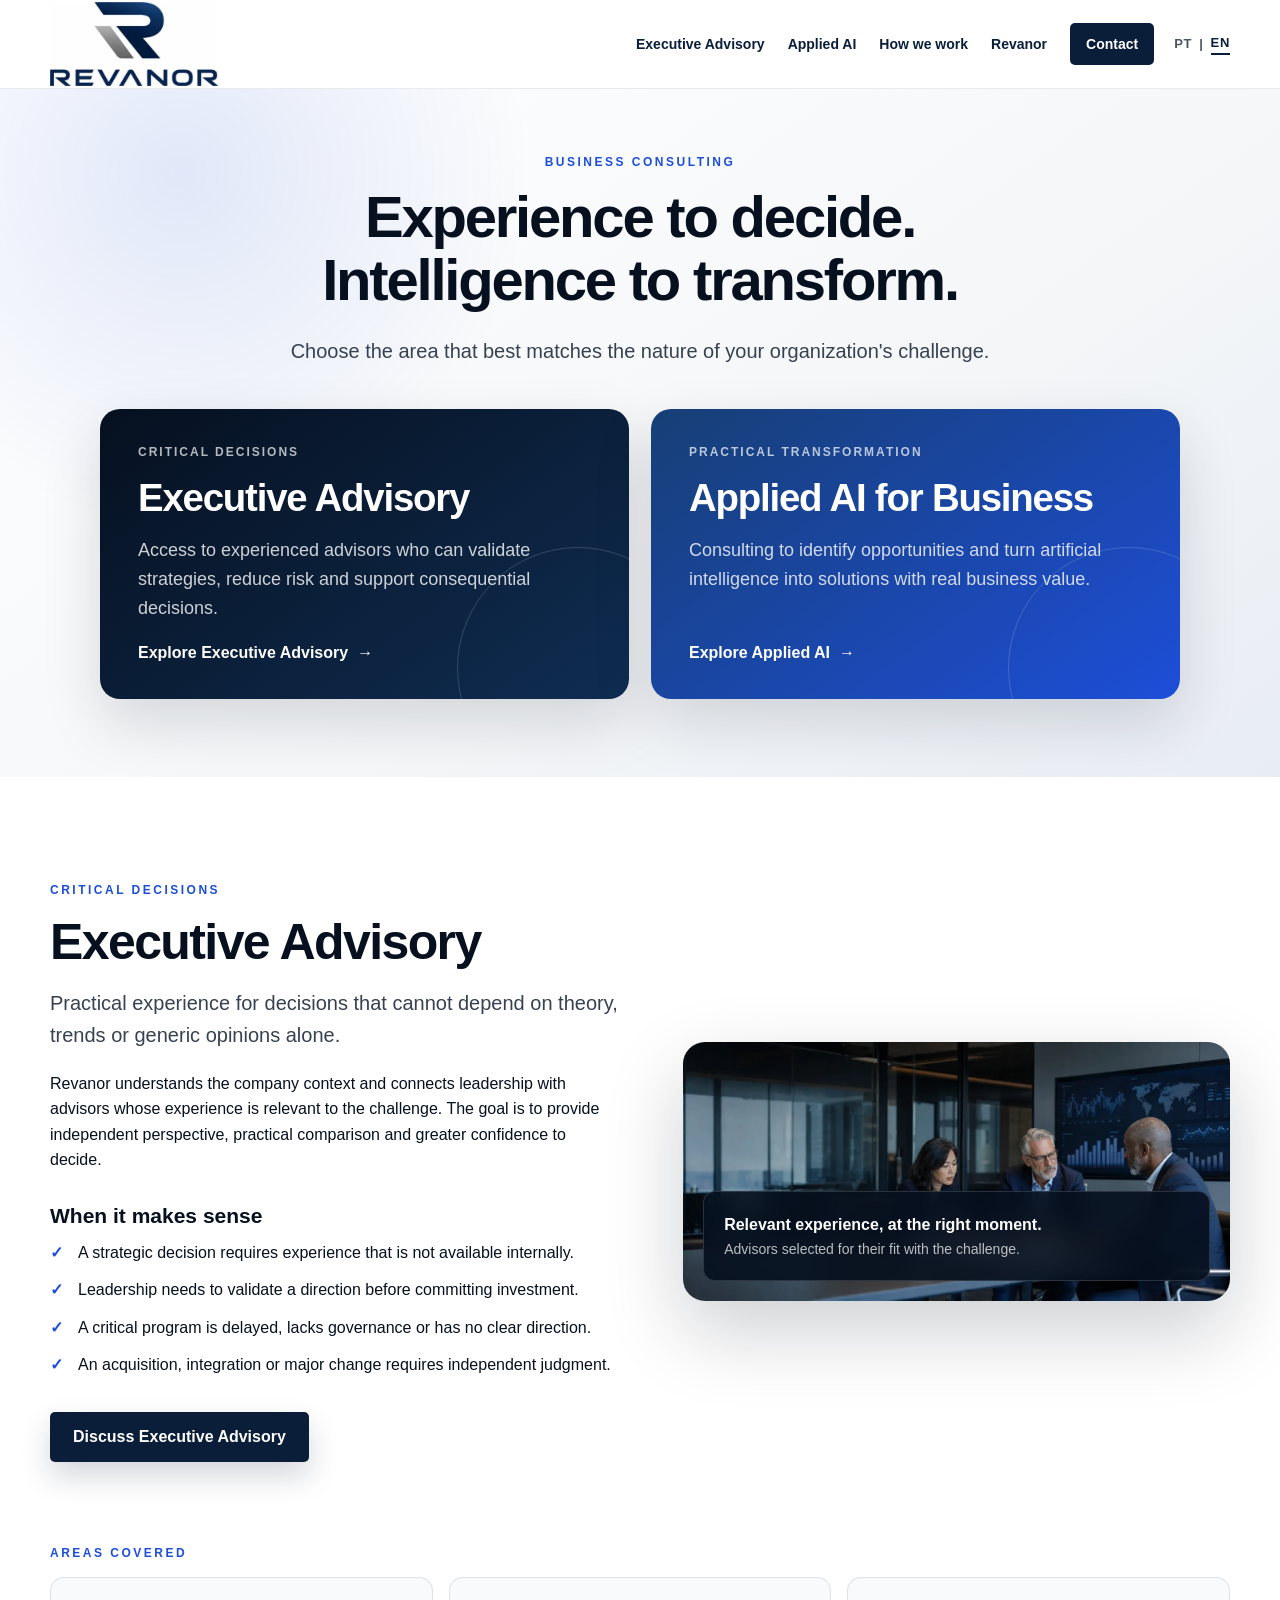
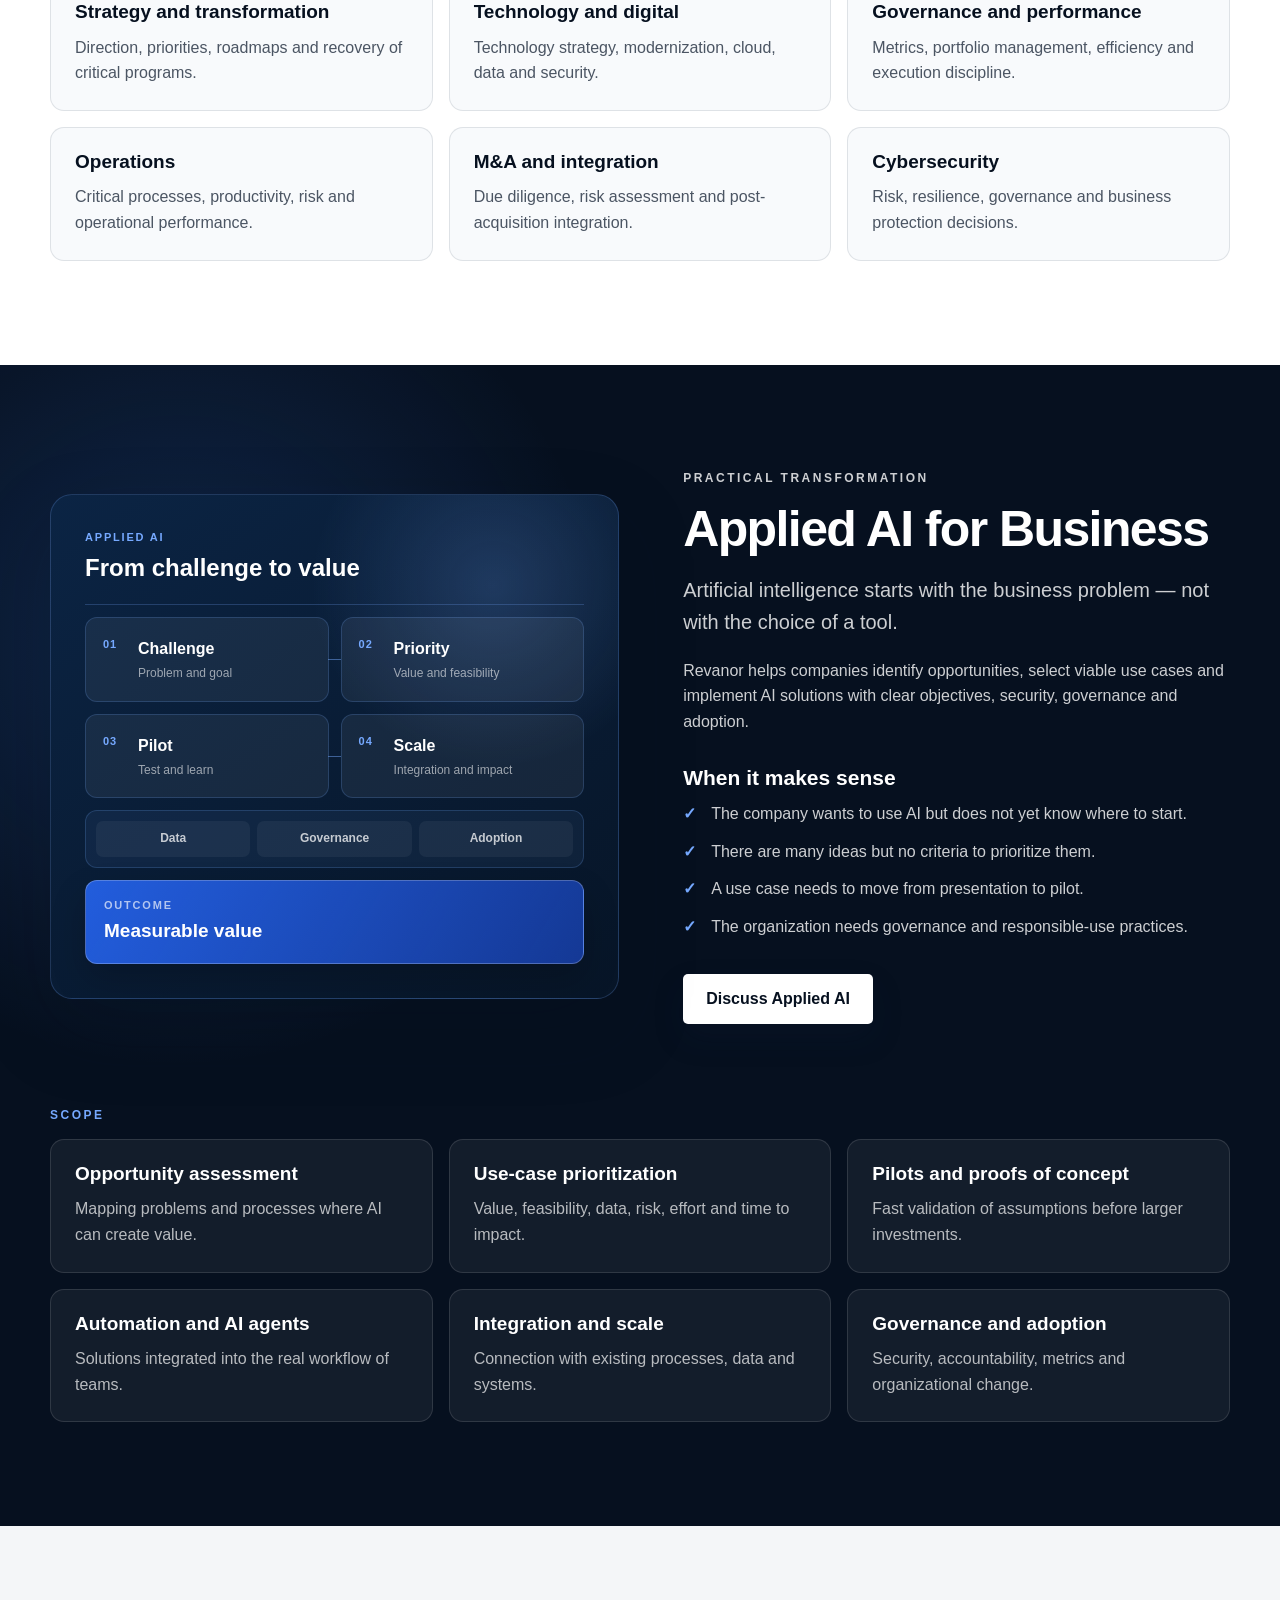
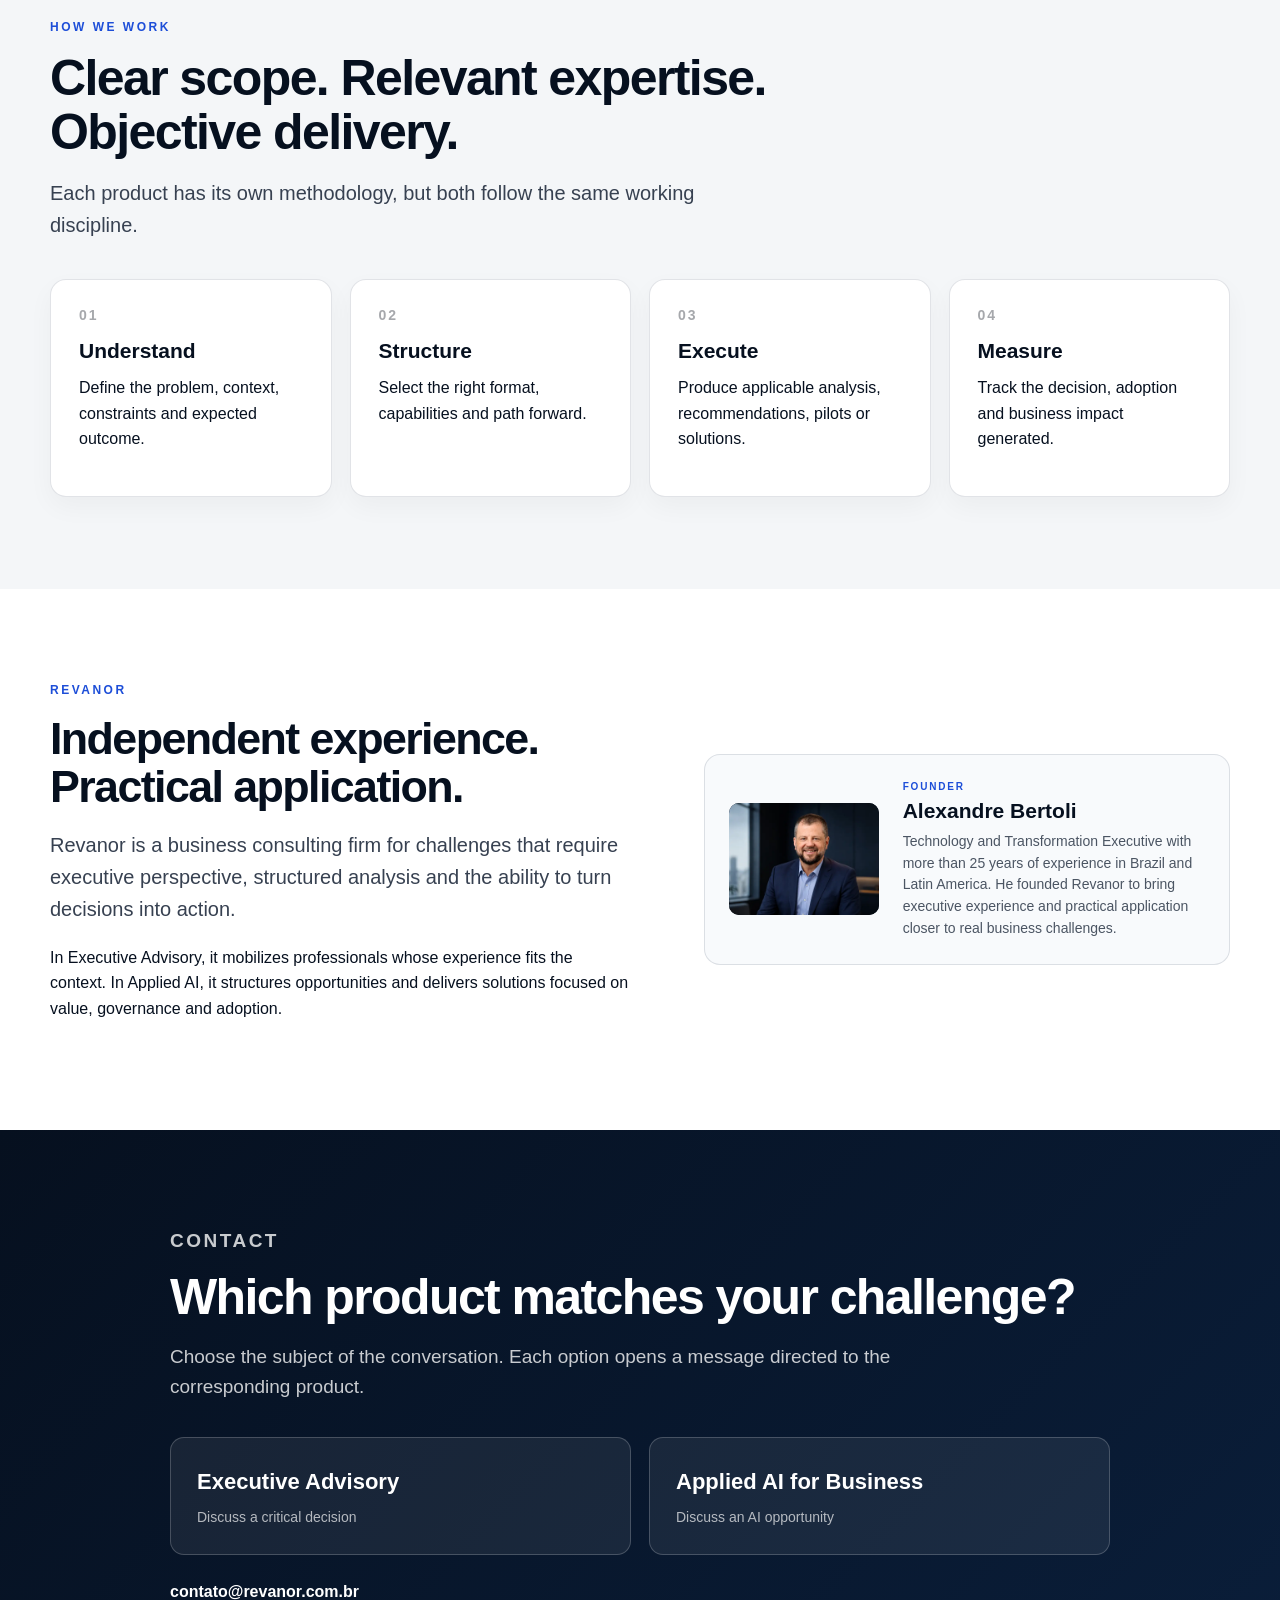
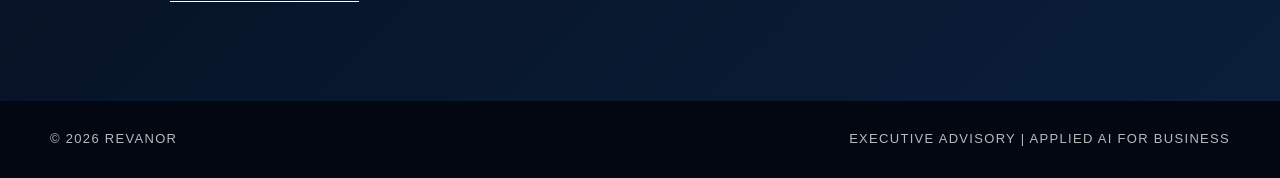
==== en/index.html @ 882619c0 "Add files via upload" ====
<!DOCTYPE html>
<html lang="en">
<head>
  <meta charset="utf-8">
  <meta name="viewport" content="width=device-width, initial-scale=1">
  <title>Revanor | Executive Advisory and Applied AI for Business</title>
  <meta name="description" content="Revanor offers Executive Advisory for critical decisions and Applied AI consulting to turn opportunities into practical business solutions.">
  <meta name="theme-color" content="#06101f">

  <link rel="canonical" href="https://revanor.com.br/en/">
  <link rel="alternate" hreflang="pt-BR" href="https://revanor.com.br/">
  <link rel="alternate" hreflang="en" href="https://revanor.com.br/en/">
  <link rel="alternate" hreflang="x-default" href="https://revanor.com.br/">

  <meta property="og:type" content="website">
  <meta property="og:site_name" content="Revanor">
  <meta property="og:locale" content="en_US">
  <meta property="og:locale:alternate" content="pt_BR">
  <meta property="og:title" content="Revanor | Business consulting">
  <meta property="og:description" content="Executive Advisory for critical decisions and Applied AI for Business to turn opportunities into practical solutions.">
  <meta property="og:url" content="https://revanor.com.br/en/">
  <meta property="og:image" content="https://revanor.com.br/assets/og-revanor-en.jpg">
  <meta property="og:image:width" content="1200">
  <meta property="og:image:height" content="630">
  <meta property="og:image:alt" content="Revanor — Executive Advisory and Applied AI for Business">
  <meta name="twitter:card" content="summary_large_image">
  <meta name="twitter:title" content="Revanor | Executive Advisory and Applied AI">
  <meta name="twitter:description" content="Executive Advisory and Applied AI for distinct business challenges.">
  <meta name="twitter:image" content="https://revanor.com.br/assets/og-revanor-en.jpg">

  <link rel="icon" type="image/png" href="/assets/favicon.png">
  <link rel="apple-touch-icon" href="/assets/favicon.png">
  <link rel="stylesheet" href="/assets/styles.css?v=3.2">
  <script>document.documentElement.classList.add("js");</script>
  <script src="/assets/site.js?v=3.2" defer></script>

  <script type="application/ld+json">
  {
    "@context": "https://schema.org",
    "@type": "ProfessionalService",
    "name": "Revanor",
    "url": "https://revanor.com.br/en/",
    "logo": "https://revanor.com.br/assets/logo-revanor.webp",
    "description": "Business consulting in Executive Advisory and Applied AI for Business.",
    "email": "contato@revanor.com.br",
    "areaServed": ["Brazil", "Latin America"],
    "hasOfferCatalog": {
      "@type": "OfferCatalog",
      "name": "Revanor Products",
      "itemListElement": [
        {"@type": "Offer", "itemOffered": {"@type": "Service", "name": "Executive Advisory"}},
        {"@type": "Offer", "itemOffered": {"@type": "Service", "name": "Applied AI for Business"}}
      ]
    },
    "founder": {
      "@type": "Person",
      "name": "Alexandre Bertoli",
      "jobTitle": "Founder"
    }
  }
  </script>
</head>
<body>
  <a class="skip-link" href="#content">Skip to content</a>

  <header class="site-header">
    <div class="container header-inner">
      <a class="brand" href="#home" aria-label="Revanor — home">
        <img src="/assets/logo-revanor.webp" width="420" height="209" alt="Revanor">
      </a>

      <div class="nav-area">
        <nav class="nav-menu" id="main-menu" data-menu aria-label="Main navigation">
          <a href="#advisory">Executive Advisory</a>
          <a href="#applied-ai">Applied AI</a>
          <a href="#method">How we work</a>
          <a href="#revanor">Revanor</a>
          <a class="nav-cta" href="#contact">Contact</a>
        </nav>

        <div class="language-switch" role="group" aria-label="Select language">
          <a href="/" lang="pt-BR" hreflang="pt-BR" aria-label="Português" data-language-link>PT</a>
          <span aria-hidden="true">|</span>
          <a href="/en/" lang="en" hreflang="en" aria-label="English" aria-current="page">EN</a>
        </div>

        <button class="menu-toggle" type="button" aria-label="Open menu" aria-controls="main-menu" aria-expanded="false" data-menu-toggle>
          <span class="menu-toggle-lines" aria-hidden="true"></span>
        </button>
      </div>
    </div>
  </header>

  <main id="content">
    <section class="hero-products" id="home">
      <div class="container">
        <div class="hero-intro">
          <p class="eyebrow">Business consulting</p>
          <h1>Experience to decide.<br>Intelligence to transform.</h1>
          <p class="lead">Choose the area that best matches the nature of your organization's challenge.</p>
        </div>

        <section class="product-selector" aria-label="Revanor products">
          <article class="product-choice product-choice-advisory">
            <p class="product-kicker">Critical decisions</p>
            <h2>Executive Advisory</h2>
            <p>Access to experienced advisors who can validate strategies, reduce risk and support consequential decisions.</p>
            <a class="product-link" href="#advisory">Explore Executive Advisory <span aria-hidden="true">→</span></a>
          </article>

          <article class="product-choice product-choice-ai">
            <p class="product-kicker">Practical transformation</p>
            <h2>Applied AI for Business</h2>
            <p>Consulting to identify opportunities and turn artificial intelligence into solutions with real business value.</p>
            <a class="product-link" href="#applied-ai">Explore Applied AI <span aria-hidden="true">→</span></a>
          </article>
        </section>
      </div>
    </section>

    <section class="product-detail product-advisory" id="advisory">
      <div class="container product-detail-grid">
        <div class="product-copy">
          <p class="eyebrow">Critical decisions</p>
          <h2>Executive Advisory</h2>
          <p class="lead">Practical experience for decisions that cannot depend on theory, trends or generic opinions alone.</p>
          <p>Revanor understands the company context and connects leadership with advisors whose experience is relevant to the challenge. The goal is to provide independent perspective, practical comparison and greater confidence to decide.</p>

          <h3>When it makes sense</h3>
          <ul class="check-list">
            <li>A strategic decision requires experience that is not available internally.</li>
            <li>Leadership needs to validate a direction before committing investment.</li>
            <li>A critical program is delayed, lacks governance or has no clear direction.</li>
            <li>An acquisition, integration or major change requires independent judgment.</li>
          </ul>

          <a class="btn primary" href="mailto:contato@revanor.com.br?subject=Executive%20Advisory&amp;body=Hello%2C%0A%0AI%20would%20like%20to%20discuss%20Executive%20Advisory.%0A%0AThe%20challenge%20is%3A%0A%0A">Discuss Executive Advisory</a>
        </div>

        <div class="product-visual advisory-visual">
          <img src="/assets/advisors-ai-1400.webp" width="1400" height="662" alt="Advisors in an executive working session" loading="lazy">
          <div class="visual-caption">
            <strong>Relevant experience, at the right moment.</strong>
            <span>Advisors selected for their fit with the challenge.</span>
          </div>
        </div>
      </div>

      <div class="container topic-block">
        <p class="eyebrow">Areas covered</p>
        <div class="topic-grid">
          <article class="topic-card"><h3>Strategy and transformation</h3><p>Direction, priorities, roadmaps and recovery of critical programs.</p></article>
          <article class="topic-card"><h3>Technology and digital</h3><p>Technology strategy, modernization, cloud, data and security.</p></article>
          <article class="topic-card"><h3>Governance and performance</h3><p>Metrics, portfolio management, efficiency and execution discipline.</p></article>
          <article class="topic-card"><h3>Operations</h3><p>Critical processes, productivity, risk and operational performance.</p></article>
          <article class="topic-card"><h3>M&amp;A and integration</h3><p>Due diligence, risk assessment and post-acquisition integration.</p></article>
          <article class="topic-card"><h3>Cybersecurity</h3><p>Risk, resilience, governance and business protection decisions.</p></article>
        </div>
      </div>
    </section>

    <section class="product-detail product-ai" id="applied-ai">
      <div class="container product-detail-grid product-detail-grid-reverse">
        <div class="product-copy">
          <p class="eyebrow">Practical transformation</p>
          <h2>Applied AI for Business</h2>
          <p class="lead">Artificial intelligence starts with the business problem — not with the choice of a tool.</p>
          <p>Revanor helps companies identify opportunities, select viable use cases and implement AI solutions with clear objectives, security, governance and adoption.</p>

          <h3>When it makes sense</h3>
          <ul class="check-list">
            <li>The company wants to use AI but does not yet know where to start.</li>
            <li>There are many ideas but no criteria to prioritize them.</li>
            <li>A use case needs to move from presentation to pilot.</li>
            <li>The organization needs governance and responsible-use practices.</li>
          </ul>

          <a class="btn primary" href="mailto:contato@revanor.com.br?subject=Applied%20AI%20for%20Business&amp;body=Hello%2C%0A%0AI%20would%20like%20to%20discuss%20Applied%20AI%20for%20Business.%0A%0AThe%20challenge%20is%3A%0A%0A">Discuss Applied AI</a>
        </div>

        <div class="product-visual ai-visual" role="img" aria-label="Applied AI journey: from business challenge to measurable value, supported by data, governance and adoption">
          <div class="ai-flow" aria-hidden="true">
            <div class="ai-flow-head">
              <span>Applied AI</span>
              <strong>From challenge to value</strong>
            </div>
            <div class="ai-stage ai-stage-one"><span>01</span><strong>Challenge</strong><small>Problem and goal</small></div>
            <div class="ai-stage ai-stage-two"><span>02</span><strong>Priority</strong><small>Value and feasibility</small></div>
            <div class="ai-stage ai-stage-three"><span>03</span><strong>Pilot</strong><small>Test and learn</small></div>
            <div class="ai-stage ai-stage-four"><span>04</span><strong>Scale</strong><small>Integration and impact</small></div>
            <div class="ai-foundations">
              <span>Data</span><span>Governance</span><span>Adoption</span>
            </div>
            <div class="ai-outcome"><small>Outcome</small><strong>Measurable value</strong></div>
          </div>
        </div>
      </div>

      <div class="container topic-block">
        <p class="eyebrow">Scope</p>
        <div class="topic-grid">
          <article class="topic-card"><h3>Opportunity assessment</h3><p>Mapping problems and processes where AI can create value.</p></article>
          <article class="topic-card"><h3>Use-case prioritization</h3><p>Value, feasibility, data, risk, effort and time to impact.</p></article>
          <article class="topic-card"><h3>Pilots and proofs of concept</h3><p>Fast validation of assumptions before larger investments.</p></article>
          <article class="topic-card"><h3>Automation and AI agents</h3><p>Solutions integrated into the real workflow of teams.</p></article>
          <article class="topic-card"><h3>Integration and scale</h3><p>Connection with existing processes, data and systems.</p></article>
          <article class="topic-card"><h3>Governance and adoption</h3><p>Security, accountability, metrics and organizational change.</p></article>
        </div>
      </div>
    </section>

    <section class="section method" id="method">
      <div class="container">
        <div class="section-heading">
          <p class="eyebrow">How we work</p>
          <h2>Clear scope. Relevant expertise. Objective delivery.</h2>
          <p class="lead">Each product has its own methodology, but both follow the same working discipline.</p>
        </div>
        <div class="steps">
          <article class="card"><span class="step-number">01</span><h3>Understand</h3><p>Define the problem, context, constraints and expected outcome.</p></article>
          <article class="card"><span class="step-number">02</span><h3>Structure</h3><p>Select the right format, capabilities and path forward.</p></article>
          <article class="card"><span class="step-number">03</span><h3>Execute</h3><p>Produce applicable analysis, recommendations, pilots or solutions.</p></article>
          <article class="card"><span class="step-number">04</span><h3>Measure</h3><p>Track the decision, adoption and business impact generated.</p></article>
        </div>
      </div>
    </section>

    <section class="section company" id="revanor">
      <div class="container company-grid">
        <div class="company-copy">
          <p class="eyebrow">Revanor</p>
          <h2>Independent experience. Practical application.</h2>
          <p class="lead">Revanor is a business consulting firm for challenges that require executive perspective, structured analysis and the ability to turn decisions into action.</p>
          <p>In Executive Advisory, it mobilizes professionals whose experience fits the context. In Applied AI, it structures opportunities and delivers solutions focused on value, governance and adoption.</p>
        </div>
        <aside class="founder-card" aria-label="Founder of Revanor">
          <picture class="founder-photo">
            <source media="(max-width: 760px)" srcset="/assets/alexandre-bertoli-720.webp">
            <img src="/assets/alexandre-bertoli-1200.webp" width="1200" height="900" alt="Alexandre Bertoli, founder of Revanor" loading="lazy">
          </picture>
          <div>
            <p class="founder-label">Founder</p>
            <h3>Alexandre Bertoli</h3>
            <p>Technology and Transformation Executive with more than 25 years of experience in Brazil and Latin America. He founded Revanor to bring executive experience and practical application closer to real business challenges.</p>
          </div>
        </aside>
        </div>
      </div>
    </section>

    <section class="contact" id="contact">
      <div class="container contact-box">
        <p class="eyebrow">Contact</p>
        <h2>Which product matches your challenge?</h2>
        <p>Choose the subject of the conversation. Each option opens a message directed to the corresponding product.</p>

        <div class="contact-product-grid">
          <a class="contact-product" href="mailto:contato@revanor.com.br?subject=Executive%20Advisory&amp;body=Hello%2C%0A%0AI%20would%20like%20to%20discuss%20Executive%20Advisory.%0A%0AThe%20challenge%20is%3A%0A%0A">
            <strong>Executive Advisory</strong>
            <small>Discuss a critical decision</small>
          </a>
          <a class="contact-product" href="mailto:contato@revanor.com.br?subject=Applied%20AI%20for%20Business&amp;body=Hello%2C%0A%0AI%20would%20like%20to%20discuss%20Applied%20AI%20for%20Business.%0A%0AThe%20challenge%20is%3A%0A%0A">
            <strong>Applied AI for Business</strong>
            <small>Discuss an AI opportunity</small>
          </a>
        </div>

        <a class="contact-email" href="mailto:contato@revanor.com.br">contato@revanor.com.br</a>
      </div>
    </section>
  </main>

  <footer>
    <div class="container footer-content">
      <span>© <span data-year>2026</span> Revanor</span>
      <span>Executive Advisory | Applied AI for Business</span>
    </div>
  </footer>
</body>
</html>
---- assets/styles.css ----
:root {
  --navy-950: #06101f;
  --navy-900: #0a1e3a;
  --navy-800: #0f2d52;
  --blue-600: #1d4ed8;
  --blue-300: #76a9ff;
  --silver: #a6a8ac;
  --gray-50: #f8fafc;
  --gray-100: #f4f6f8;
  --gray-200: #e5e7eb;
  --gray-300: #d1d5db;
  --gray-600: #4b5563;
  --gray-700: #374151;
  --white: #ffffff;
  --max: 1180px;
  --header-height: 88px;
}

* {
  box-sizing: border-box;
}

html {
  scroll-behavior: smooth;
  scroll-padding-top: calc(var(--header-height) + 18px);
}

body {
  margin: 0;
  color: var(--navy-950);
  background: var(--white);
  font-family: Arial, Helvetica, sans-serif;
  line-height: 1.6;
  -webkit-font-smoothing: antialiased;
}

body.menu-open {
  overflow: hidden;
}

img {
  display: block;
  max-width: 100%;
}

a {
  color: inherit;
}

button,
a {
  -webkit-tap-highlight-color: transparent;
}

:focus-visible {
  outline: 3px solid var(--blue-600);
  outline-offset: 4px;
}

.skip-link {
  position: fixed;
  z-index: 100;
  top: 12px;
  left: 12px;
  padding: 10px 14px;
  color: var(--white);
  background: var(--navy-950);
  border-radius: 5px;
  transform: translateY(-150%);
  transition: transform 0.2s ease;
}

.skip-link:focus {
  transform: translateY(0);
}

.container {
  width: min(var(--max), calc(100% - 40px));
  margin: 0 auto;
}

.site-header {
  position: sticky;
  z-index: 40;
  top: 0;
  background: rgba(255, 255, 255, 0.96);
  border-bottom: 1px solid rgba(10, 30, 58, 0.09);
  backdrop-filter: blur(14px);
}

.header-inner {
  min-height: var(--header-height);
  display: flex;
  align-items: center;
  justify-content: space-between;
  gap: 24px;
}

.brand {
  display: inline-flex;
  align-items: center;
  flex: 0 0 auto;
}

.brand img {
  width: 168px;
  height: auto;
}

.nav-area,
.nav-menu,
.language-switch {
  display: flex;
  align-items: center;
}

.nav-area {
  gap: 20px;
}

.nav-menu {
  gap: 23px;
}

.nav-menu a {
  color: var(--navy-900);
  font-size: 14px;
  font-weight: 700;
  text-decoration: none;
}

.nav-menu a:hover,
.nav-menu a[aria-current="location"] {
  color: var(--blue-600);
}

.nav-menu .nav-cta {
  padding: 10px 16px;
  color: var(--white);
  background: var(--navy-900);
  border-radius: 5px;
}

.nav-menu .nav-cta:hover,
.nav-menu .nav-cta[aria-current="location"] {
  color: var(--white);
  background: var(--navy-800);
}

.language-switch {
  gap: 7px;
  color: var(--gray-600);
  font-size: 13px;
  font-weight: 800;
  letter-spacing: 0.7px;
  white-space: nowrap;
}

.language-switch a {
  color: var(--gray-600);
  text-decoration: none;
}

.language-switch a[aria-current="page"] {
  color: var(--navy-900);
  border-bottom: 2px solid var(--navy-900);
}

.menu-toggle {
  display: none;
  width: 46px;
  height: 46px;
  align-items: center;
  justify-content: center;
  padding: 0;
  color: var(--navy-900);
  background: var(--white);
  border: 1px solid var(--gray-300);
  border-radius: 6px;
  cursor: pointer;
}

.menu-toggle-lines,
.menu-toggle-lines::before,
.menu-toggle-lines::after {
  display: block;
  width: 21px;
  height: 2px;
  background: currentColor;
  border-radius: 99px;
  transition: transform 0.2s ease, opacity 0.2s ease;
}

.menu-toggle-lines {
  position: relative;
}

.menu-toggle-lines::before,
.menu-toggle-lines::after {
  position: absolute;
  left: 0;
  content: "";
}

.menu-toggle-lines::before {
  top: -7px;
}

.menu-toggle-lines::after {
  top: 7px;
}

.menu-toggle[aria-expanded="true"] .menu-toggle-lines {
  background: transparent;
}

.menu-toggle[aria-expanded="true"] .menu-toggle-lines::before {
  transform: translateY(7px) rotate(45deg);
}

.menu-toggle[aria-expanded="true"] .menu-toggle-lines::after {
  transform: translateY(-7px) rotate(-45deg);
}

.hero {
  padding: 82px 0 76px;
  overflow: hidden;
  background:
    radial-gradient(circle at 84% 20%, rgba(29, 78, 216, 0.16), transparent 32%),
    linear-gradient(135deg, #ffffff 0%, #f4f6f8 58%, #e9edf3 100%);
}

.hero-grid {
  display: grid;
  grid-template-columns: 1.02fr 0.98fr;
  gap: 58px;
  align-items: center;
}

.eyebrow {
  margin: 0 0 14px;
  color: var(--blue-600);
  font-size: 12px;
  font-weight: 900;
  letter-spacing: 2.5px;
  text-transform: uppercase;
}

h1,
h2,
h3 {
  margin-top: 0;
  line-height: 1.08;
}

h1 {
  margin-bottom: 24px;
  color: var(--navy-950);
  font-size: clamp(43px, 5.6vw, 72px);
  letter-spacing: -2.7px;
}

h2 {
  margin-bottom: 18px;
  font-size: clamp(32px, 4vw, 50px);
  letter-spacing: -1.6px;
}

h3 {
  margin-bottom: 12px;
  font-size: 21px;
}

p {
  margin-top: 0;
}

.lead {
  max-width: 720px;
  color: var(--gray-700);
  font-size: 20px;
}

.hero-actions,
.contact-actions {
  display: flex;
  flex-wrap: wrap;
  gap: 14px;
  margin-top: 32px;
}

.btn {
  min-height: 50px;
  display: inline-flex;
  align-items: center;
  justify-content: center;
  padding: 0 22px;
  border: 1px solid transparent;
  border-radius: 5px;
  font-weight: 800;
  text-align: center;
  text-decoration: none;
  transition: transform 0.2s ease, background-color 0.2s ease;
}

.btn:hover {
  transform: translateY(-2px);
}

.btn.primary {
  color: var(--white);
  background: var(--navy-900);
  box-shadow: 0 14px 30px rgba(10, 30, 58, 0.18);
}

.btn.primary:hover {
  background: var(--navy-800);
}

.btn.secondary {
  color: var(--navy-900);
  background: var(--white);
  border-color: var(--gray-300);
}

.hero-photo {
  position: relative;
}

.photo-card,
.advisor-photo {
  overflow: hidden;
  background: var(--navy-950);
  border-radius: 22px;
  box-shadow: 0 30px 80px rgba(7, 16, 31, 0.2);
}

.photo-card {
  border: 1px solid rgba(255, 255, 255, 0.85);
}

.photo-card img {
  width: 100%;
  aspect-ratio: 4 / 3;
  object-fit: cover;
}

.hero-badge {
  position: absolute;
  bottom: 32px;
  left: -24px;
  max-width: 300px;
  padding: 22px;
  color: var(--white);
  background: linear-gradient(135deg, rgba(6, 16, 31, 0.97), rgba(13, 43, 82, 0.97));
  border: 1px solid rgba(255, 255, 255, 0.16);
  border-radius: 16px;
  box-shadow: 0 22px 60px rgba(7, 16, 31, 0.28);
}

.hero-badge strong {
  display: block;
  margin-bottom: 6px;
  font-size: 22px;
  line-height: 1.1;
}

.hero-badge span {
  display: block;
  color: rgba(255, 255, 255, 0.75);
  font-size: 14px;
}

.metrics {
  padding: 32px 0;
  background: var(--white);
  border-top: 1px solid rgba(10, 30, 58, 0.08);
  border-bottom: 1px solid rgba(10, 30, 58, 0.08);
}

.metrics-grid {
  display: grid;
  grid-template-columns: repeat(4, 1fr);
  gap: 18px;
}

.metric strong {
  display: block;
  color: var(--navy-900);
  font-size: 30px;
  line-height: 1;
  letter-spacing: -1px;
}

.metric span {
  color: var(--gray-600);
  font-size: 14px;
}

.statement {
  padding: 76px 0;
  color: var(--white);
  background: var(--navy-950);
}

.statement p {
  max-width: 900px;
  color: rgba(255, 255, 255, 0.78);
  font-size: 20px;
}

.section {
  padding: 92px 0;
}

.section-heading {
  max-width: 780px;
  margin-bottom: 38px;
}

.steps,
.service-grid,
.result-grid,
.engagement-grid {
  display: grid;
  gap: 18px;
}

.steps {
  grid-template-columns: repeat(4, 1fr);
}

.service-grid,
.result-grid,
.engagement-grid {
  grid-template-columns: repeat(3, 1fr);
}

.card {
  padding: 28px;
  background: var(--white);
  border: 1px solid rgba(10, 30, 58, 0.12);
  border-radius: 16px;
  box-shadow: 0 10px 26px rgba(7, 16, 31, 0.04);
}

.step-number,
.result-number {
  display: block;
  margin-bottom: 18px;
  font-weight: 900;
  line-height: 1;
}

.step-number {
  color: var(--silver);
  font-size: 14px;
  letter-spacing: 2px;
}

.result-number {
  color: var(--blue-600);
  font-size: 35px;
  letter-spacing: -1px;
}

.dark {
  color: var(--white);
  background:
    radial-gradient(circle at 85% 18%, rgba(59, 130, 246, 0.18), transparent 34%),
    var(--navy-950);
}

.dark .eyebrow {
  color: var(--blue-300);
}

.dark .card {
  background: rgba(255, 255, 255, 0.055);
  border-color: rgba(255, 255, 255, 0.12);
  box-shadow: none;
}

.dark p,
.dark li {
  color: rgba(255, 255, 255, 0.76);
}

.advisor {
  background: var(--gray-100);
}

.advisor-grid {
  display: grid;
  grid-template-columns: 0.9fr 1.1fr;
  gap: 54px;
  align-items: center;
}

.advisor-photo img {
  width: 100%;
  aspect-ratio: 4 / 4.6;
  object-fit: cover;
}

.focus-card {
  margin-top: 26px;
}

.focus-card ul {
  margin: 0;
  padding-left: 20px;
  columns: 2;
  column-gap: 36px;
}

.focus-card li {
  margin: 10px 0;
}

.result-context {
  margin-top: 22px;
  color: var(--gray-600);
  font-size: 14px;
}

.engagements {
  background: var(--gray-50);
  border-top: 1px solid var(--gray-200);
}

.engagement-grid .card {
  box-shadow: none;
}

.contact {
  padding: 96px 0;
  color: var(--white);
  background: linear-gradient(135deg, var(--navy-950), var(--navy-900));
}

.contact-box {
  max-width: 940px;
}

.contact p {
  max-width: 780px;
  color: rgba(255, 255, 255, 0.78);
  font-size: 19px;
}

.contact .btn.primary {
  color: var(--navy-950);
  background: var(--white);
}

.contact .btn.secondary {
  color: var(--white);
  background: transparent;
  border-color: rgba(255, 255, 255, 0.45);
}

.contact-email {
  display: inline-block;
  margin-top: 24px;
  color: var(--white);
  font-weight: 800;
  text-underline-offset: 4px;
}

footer {
  padding: 28px 0;
  color: rgba(255, 255, 255, 0.72);
  background: #030712;
}

.footer-content {
  display: flex;
  justify-content: space-between;
  gap: 16px;
  font-size: 13px;
  letter-spacing: 1.3px;
  text-transform: uppercase;
}

@media (max-width: 1060px) {
  .js .menu-toggle {
    display: inline-flex;
  }

  .header-inner {
    position: relative;
  }

  .nav-area {
    margin-left: auto;
  }

  .js .nav-menu {
    position: fixed;
    z-index: 39;
    top: var(--header-height);
    right: 0;
    left: 0;
    min-height: calc(100vh - var(--header-height));
    display: none;
    align-items: stretch;
    flex-direction: column;
    gap: 0;
    padding: 24px 20px 40px;
    background: rgba(255, 255, 255, 0.99);
    border-top: 1px solid var(--gray-200);
  }

  .js .nav-menu.is-open {
    display: flex;
  }

  .nav-menu a {
    padding: 15px 4px;
    font-size: 18px;
    border-bottom: 1px solid var(--gray-200);
  }

  .nav-menu .nav-cta {
    margin-top: 18px;
    padding: 14px 16px;
    text-align: center;
    border-bottom: 0;
  }
}

@media (max-width: 960px) {
  .hero-grid,
  .advisor-grid {
    grid-template-columns: 1fr;
  }

  .hero-badge {
    bottom: 18px;
    left: 18px;
  }

  .steps,
  .service-grid,
  .result-grid,
  .engagement-grid,
  .metrics-grid {
    grid-template-columns: 1fr 1fr;
  }

  .focus-card ul {
    columns: 1;
  }
}

@media (max-width: 640px) {
  :root {
    --header-height: 76px;
  }

  .container {
    width: min(100% - 28px, var(--max));
  }

  .brand img {
    width: 136px;
  }

  .nav-area {
    gap: 10px;
  }

  .language-switch {
    font-size: 12px;
  }

  .hero {
    padding: 58px 0 58px;
  }

  h1 {
    font-size: 42px;
    letter-spacing: -1.6px;
  }

  .lead {
    font-size: 18px;
  }

  .hero-actions,
  .contact-actions {
    align-items: stretch;
    flex-direction: column;
  }

  .btn {
    width: 100%;
  }

  .steps,
  .service-grid,
  .result-grid,
  .engagement-grid,
  .metrics-grid {
    grid-template-columns: 1fr;
  }

  .hero-badge {
    position: static;
    max-width: none;
    margin-top: 14px;
  }

  .section {
    padding: 72px 0;
  }

  .footer-content {
    flex-direction: column;
  }
}

@media (prefers-reduced-motion: reduce) {
  html {
    scroll-behavior: auto;
  }

  *,
  *::before,
  *::after {
    scroll-behavior: auto !important;
    transition-duration: 0.01ms !important;
  }
}

/* Version 3: two independent products */
.hero-products {
  padding: 64px 0 78px;
  background:
    radial-gradient(circle at 14% 12%, rgba(29, 78, 216, 0.12), transparent 28%),
    linear-gradient(145deg, #ffffff 0%, #f4f6f8 62%, #e8edf4 100%);
}

.hero-intro {
  max-width: 860px;
  margin: 0 auto 42px;
  text-align: center;
}

.hero-intro h1 {
  max-width: 820px;
  margin-right: auto;
  margin-left: auto;
  font-size: clamp(42px, 4.6vw, 58px);
  letter-spacing: -2.2px;
}

.hero-intro .lead {
  max-width: 780px;
  margin-right: auto;
  margin-left: auto;
}

.product-selector {
  display: grid;
  grid-template-columns: 1fr 1fr;
  gap: 22px;
  max-width: 1080px;
  margin: 0 auto;
}

.product-choice {
  position: relative;
  min-height: 290px;
  padding: 34px 38px;
  overflow: hidden;
  border-radius: 20px;
  box-shadow: 0 24px 60px rgba(7, 16, 31, 0.14);
}

.product-choice::after {
  position: absolute;
  right: -70px;
  bottom: -90px;
  width: 240px;
  height: 240px;
  content: "";
  border: 1px solid rgba(255, 255, 255, 0.16);
  border-radius: 50%;
}

.product-choice-advisory {
  color: var(--white);
  background: linear-gradient(145deg, var(--navy-950), var(--navy-800));
}

.product-choice-ai {
  color: var(--white);
  background: linear-gradient(145deg, #173f75, #1d4ed8);
}

.product-kicker {
  margin-bottom: 14px;
  color: rgba(255, 255, 255, 0.7);
  font-size: 12px;
  font-weight: 900;
  letter-spacing: 2px;
  text-transform: uppercase;
}

.product-choice h2 {
  margin-bottom: 18px;
  font-size: clamp(30px, 3vw, 42px);
  letter-spacing: -1.2px;
}

.product-choice p:not(.product-kicker) {
  max-width: 480px;
  color: rgba(255, 255, 255, 0.8);
  font-size: 18px;
}

.product-link,
.text-link {
  display: inline-flex;
  gap: 9px;
  align-items: center;
  font-weight: 800;
  text-decoration: none;
}

.product-link {
  position: absolute;
  z-index: 1;
  bottom: 34px;
  left: 38px;
  color: var(--white);
}

.product-link:hover,
.text-link:hover {
  text-decoration: underline;
  text-underline-offset: 5px;
}

.product-detail {
  padding: 104px 0;
}

.product-advisory {
  background: var(--white);
}

.product-ai {
  color: var(--white);
  background:
    radial-gradient(circle at 14% 24%, rgba(59, 130, 246, 0.2), transparent 30%),
    var(--navy-950);
}

.product-detail-grid {
  display: grid;
  grid-template-columns: 1.02fr 0.98fr;
  gap: 64px;
  align-items: center;
}

.product-detail-grid-reverse .product-copy {
  order: 2;
}

.product-detail-grid-reverse .product-visual {
  order: 1;
}

.product-copy .lead {
  max-width: 680px;
}

.product-copy h3 {
  margin-top: 32px;
}

.product-ai .eyebrow {
  color: var(--blue-300);
}

.product-ai .lead,
.product-ai .product-copy > p,
.product-ai .check-list {
  color: rgba(255, 255, 255, 0.8);
}

.check-list {
  margin: 0 0 34px;
  padding: 0;
  list-style: none;
}

.check-list li {
  position: relative;
  margin: 12px 0;
  padding-left: 28px;
}

.check-list li::before {
  position: absolute;
  top: 0;
  left: 0;
  color: var(--blue-600);
  font-weight: 900;
  content: "✓";
}

.product-ai .check-list li::before {
  color: var(--blue-300);
}

.product-ai .btn.primary {
  color: var(--navy-950);
  background: var(--white);
}

.product-visual {
  position: relative;
  min-height: 0;
  overflow: hidden;
  border-radius: 22px;
  box-shadow: 0 30px 80px rgba(7, 16, 31, 0.2);
}

.advisory-visual img {
  width: 100%;
  height: auto;
  aspect-ratio: 1400 / 662;
  object-fit: contain;
}

.visual-caption {
  position: absolute;
  right: 20px;
  bottom: 20px;
  left: 20px;
  padding: 20px;
  color: var(--white);
  background: rgba(6, 16, 31, 0.9);
  border: 1px solid rgba(255, 255, 255, 0.14);
  border-radius: 12px;
  backdrop-filter: blur(10px);
}

.visual-caption strong,
.visual-caption span {
  display: block;
}

.visual-caption span {
  color: rgba(255, 255, 255, 0.72);
  font-size: 14px;
}

.ai-visual {
  min-height: 500px;
  padding: 34px;
  display: flex;
  align-items: stretch;
  background:
    radial-gradient(circle at 78% 18%, rgba(118, 169, 255, 0.2), transparent 30%),
    linear-gradient(145deg, #0b2444, #071527);
  border: 1px solid rgba(118, 169, 255, 0.22);
}

.ai-flow {
  width: 100%;
  display: grid;
  grid-template-columns: 1fr 1fr;
  grid-template-areas:
    "head head"
    "one two"
    "three four"
    "base base"
    "out out";
  gap: 12px;
}

.ai-flow-head {
  grid-area: head;
  padding-bottom: 16px;
  border-bottom: 1px solid rgba(118, 169, 255, 0.24);
}

.ai-flow-head span,
.ai-flow-head strong,
.ai-stage span,
.ai-stage strong,
.ai-stage small,
.ai-outcome small,
.ai-outcome strong {
  display: block;
}

.ai-flow-head span,
.ai-outcome small {
  color: var(--blue-300);
  font-size: 11px;
  font-weight: 900;
  letter-spacing: 1.8px;
  text-transform: uppercase;
}

.ai-flow-head strong {
  margin-top: 3px;
  font-size: 24px;
}

.ai-stage {
  position: relative;
  padding: 18px 18px 17px 52px;
  background: rgba(255, 255, 255, 0.06);
  border: 1px solid rgba(118, 169, 255, 0.2);
  border-radius: 12px;
}

.ai-stage::after {
  position: absolute;
  z-index: 2;
  right: -13px;
  top: 50%;
  width: 13px;
  height: 1px;
  content: "";
  background: rgba(118, 169, 255, 0.48);
}

.ai-stage-two::after,
.ai-stage-four::after {
  display: none;
}

.ai-stage-one { grid-area: one; }
.ai-stage-two { grid-area: two; }
.ai-stage-three { grid-area: three; }
.ai-stage-four { grid-area: four; }

.ai-stage span {
  position: absolute;
  top: 18px;
  left: 17px;
  color: var(--blue-300);
  font-size: 11px;
  font-weight: 900;
  letter-spacing: 1px;
}

.ai-stage strong {
  margin-bottom: 3px;
  font-size: 16px;
}

.ai-stage small {
  color: rgba(255, 255, 255, 0.58);
  font-size: 12px;
}

.ai-foundations {
  grid-area: base;
  display: grid;
  grid-template-columns: repeat(3, 1fr);
  gap: 7px;
  padding: 10px;
  background: rgba(118, 169, 255, 0.07);
  border: 1px solid rgba(118, 169, 255, 0.2);
  border-radius: 12px;
}

.ai-foundations span {
  padding: 8px 5px;
  color: rgba(255, 255, 255, 0.75);
  background: rgba(255, 255, 255, 0.05);
  border-radius: 7px;
  font-size: 12px;
  font-weight: 800;
  text-align: center;
}

.ai-outcome {
  grid-area: out;
  padding: 16px 18px;
  background: linear-gradient(120deg, rgba(37, 99, 235, 0.92), rgba(29, 78, 216, 0.62));
  border: 1px solid rgba(255, 255, 255, 0.24);
  border-radius: 12px;
  box-shadow: 0 16px 35px rgba(0, 0, 0, 0.18);
}

.ai-outcome small {
  color: rgba(255, 255, 255, 0.66);
}

.ai-outcome strong {
  margin-top: 2px;
  font-size: 19px;
}

.topic-block {
  margin-top: 82px;
}

.topic-grid {
  display: grid;
  grid-template-columns: repeat(3, 1fr);
  gap: 16px;
}

.topic-card {
  padding: 24px;
  background: var(--gray-50);
  border: 1px solid rgba(10, 30, 58, 0.11);
  border-radius: 14px;
}

.topic-card h3 {
  font-size: 19px;
}

.topic-card p {
  margin-bottom: 0;
  color: var(--gray-600);
}

.product-ai .topic-card {
  background: rgba(255, 255, 255, 0.055);
  border-color: rgba(255, 255, 255, 0.12);
}

.product-ai .topic-card p {
  color: rgba(255, 255, 255, 0.7);
}

.method {
  background: var(--gray-100);
}

.company {
  background: var(--white);
}

.company-grid {
  display: grid;
  grid-template-columns: 1.05fr 0.95fr;
  gap: 72px;
  align-items: center;
}

.company-copy {
  max-width: 650px;
}

.company-copy h2 {
  font-size: clamp(32px, 3.5vw, 46px);
}

.founder-card {
  display: grid;
  grid-template-columns: 150px 1fr;
  gap: 24px;
  align-items: center;
  padding: 24px;
  background: var(--gray-50);
  border: 1px solid rgba(10, 30, 58, 0.12);
  border-radius: 16px;
}

.founder-photo {
  overflow: hidden;
  background: var(--navy-950);
  border-radius: 10px;
}

.founder-photo img {
  width: 100%;
  height: auto;
  aspect-ratio: 4 / 3;
  object-fit: contain;
}

.founder-card h3 {
  margin-bottom: 8px;
  font-size: 21px;
}

.founder-card p {
  margin-bottom: 0;
  color: var(--gray-600);
  font-size: 14px;
  line-height: 1.55;
}

.founder-card .founder-label {
  margin-bottom: 6px;
  color: var(--blue-600);
  font-size: 10px;
  font-weight: 900;
  letter-spacing: 1.8px;
  text-transform: uppercase;
}

.contact-product-grid {
  display: grid;
  grid-template-columns: 1fr 1fr;
  gap: 18px;
  margin-top: 34px;
}

.contact-product {
  padding: 26px;
  color: var(--white);
  background: rgba(255, 255, 255, 0.07);
  border: 1px solid rgba(255, 255, 255, 0.2);
  border-radius: 14px;
  text-decoration: none;
  transition: transform 0.2s ease, background-color 0.2s ease;
}

.contact-product:hover {
  background: rgba(255, 255, 255, 0.12);
  transform: translateY(-3px);
}

.contact-product strong,
.contact-product small {
  display: block;
}

.contact-product strong {
  margin-bottom: 7px;
  font-size: 22px;
}

.contact-product small {
  color: rgba(255, 255, 255, 0.68);
  font-size: 14px;
}

@media (max-width: 960px) {
  .product-selector,
  .product-detail-grid {
    grid-template-columns: 1fr;
  }

  .product-detail-grid-reverse .product-copy,
  .product-detail-grid-reverse .product-visual {
    order: initial;
  }

  .topic-grid {
    grid-template-columns: 1fr 1fr;
  }

  .product-visual {
    min-height: 0;
  }

  .ai-visual {
    min-height: 500px;
  }

  .company-grid {
    grid-template-columns: 1fr;
    gap: 38px;
  }
}

@media (max-width: 640px) {
  .hero-products {
    padding: 58px 0 70px;
  }

  .hero-intro {
    margin-bottom: 34px;
    text-align: left;
  }

  .hero-intro h1 br {
    display: none;
  }

  .product-choice {
    min-height: 300px;
    padding: 28px;
  }

  .product-link {
    right: 28px;
    bottom: 28px;
    left: 28px;
  }

  .product-detail {
    padding: 76px 0;
  }

  .product-detail-grid {
    gap: 42px;
  }

  .ai-visual {
    min-height: 520px;
    padding: 24px;
  }

  .ai-flow {
    grid-template-columns: 1fr;
    grid-template-areas:
      "head"
      "one"
      "two"
      "three"
      "four"
      "base"
      "out";
  }

  .ai-stage::after {
    display: none;
  }

  .topic-grid,
  .contact-product-grid,
  .company-grid {
    grid-template-columns: 1fr;
  }

  .founder-card {
    grid-template-columns: 108px 1fr;
    gap: 18px;
    padding: 18px;
  }

  .founder-photo {
    max-width: 150px;
  }
}
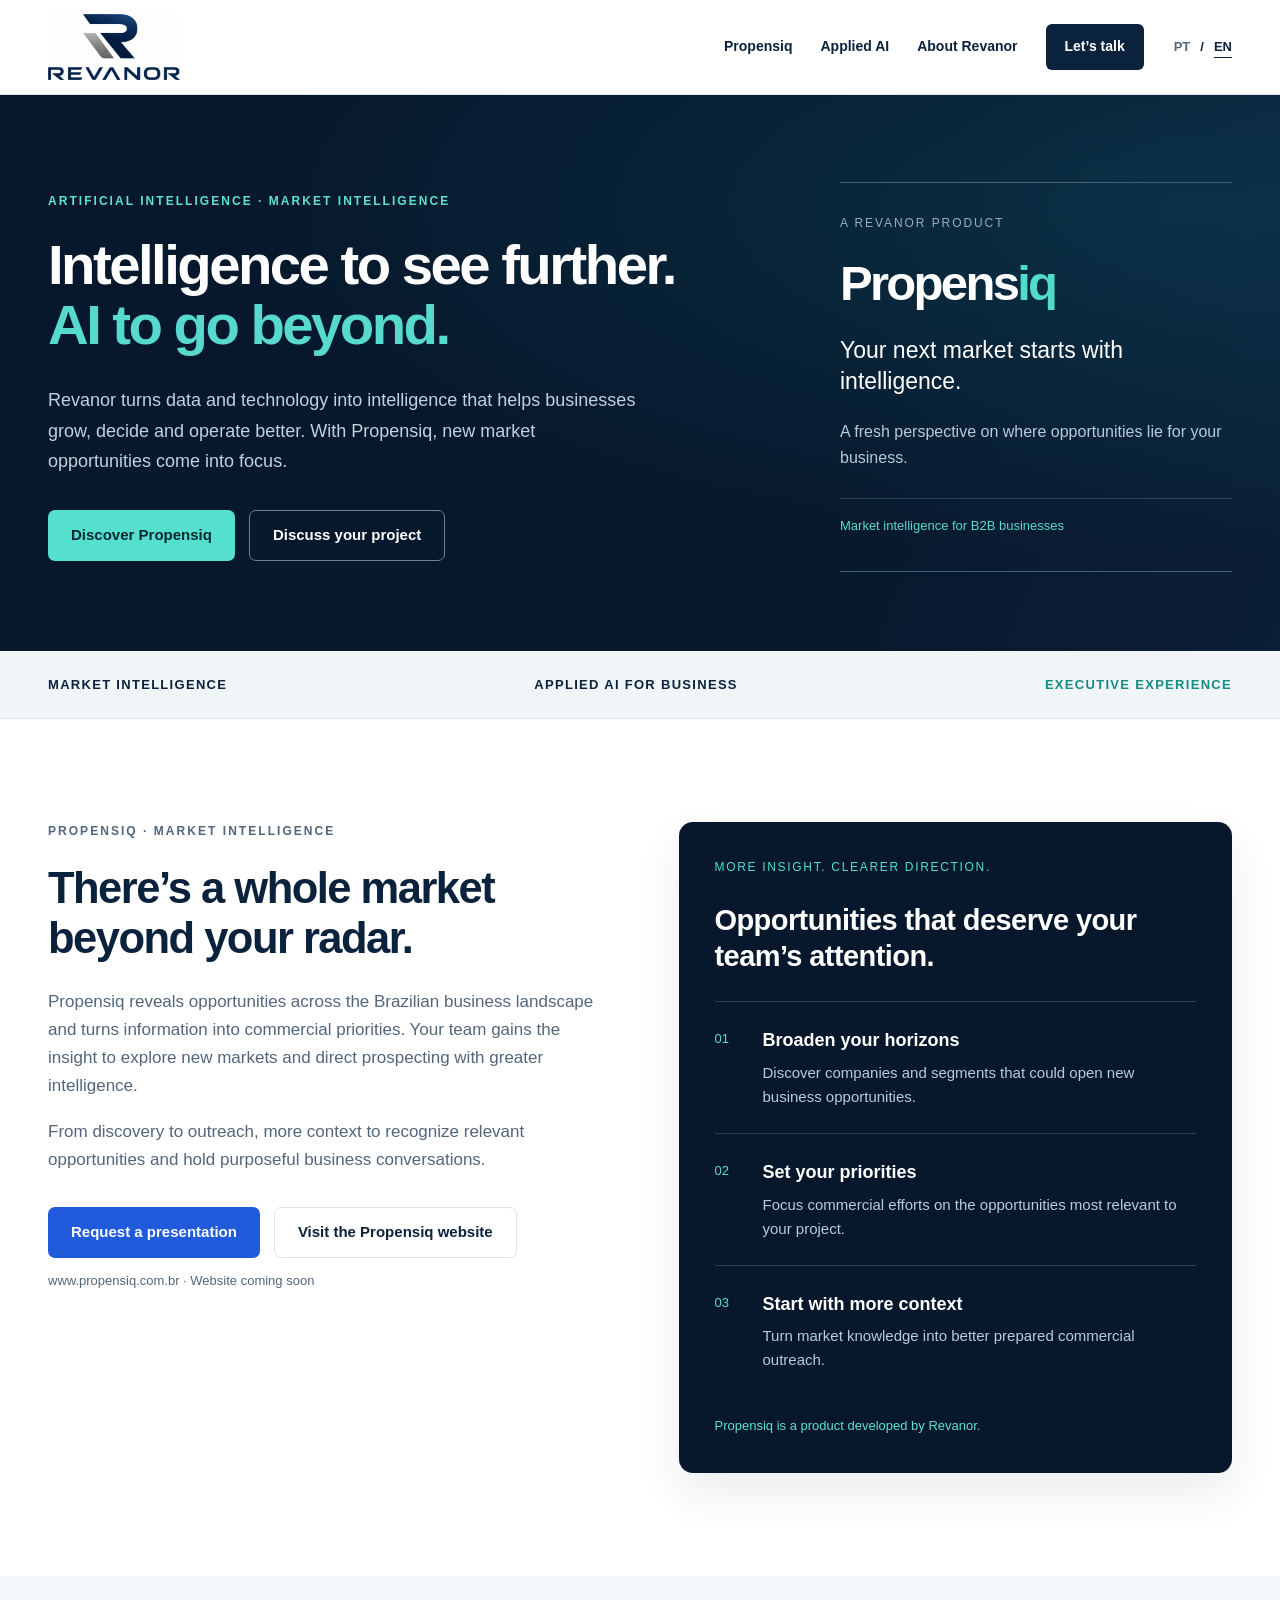
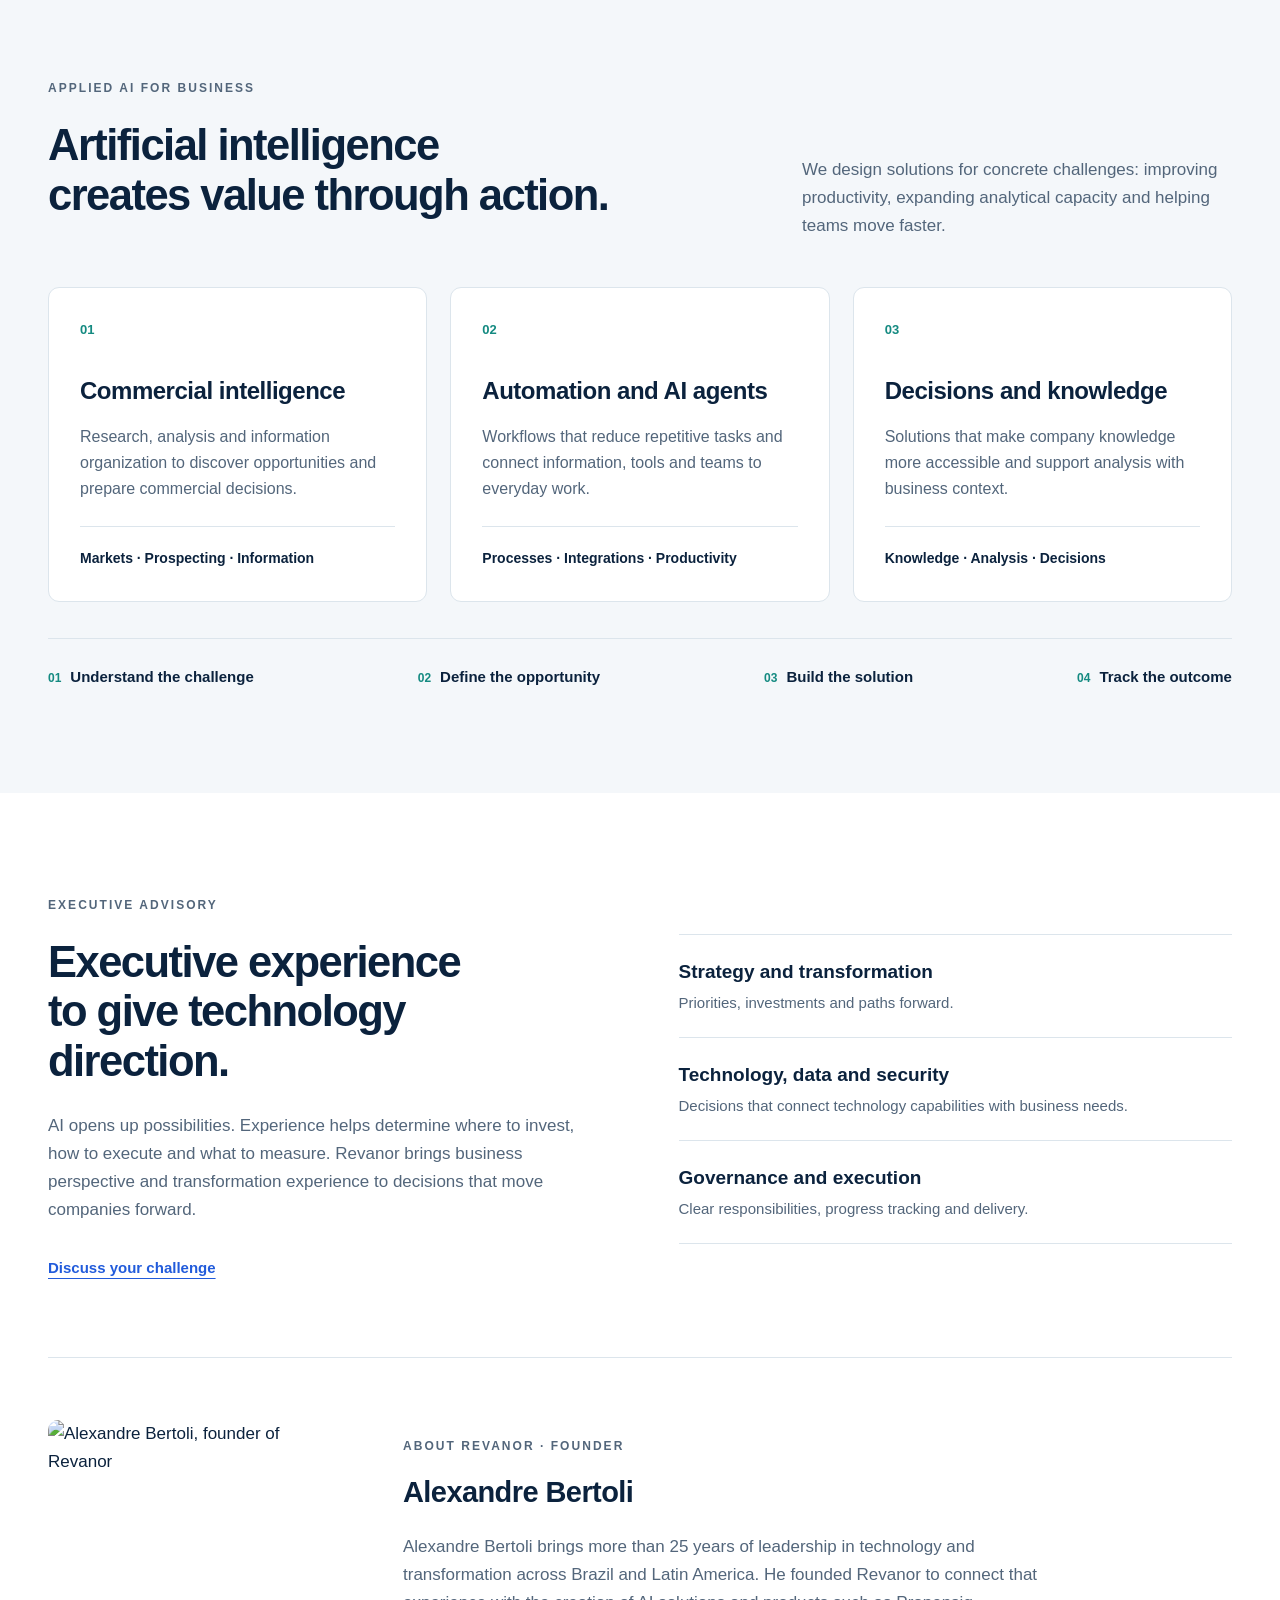
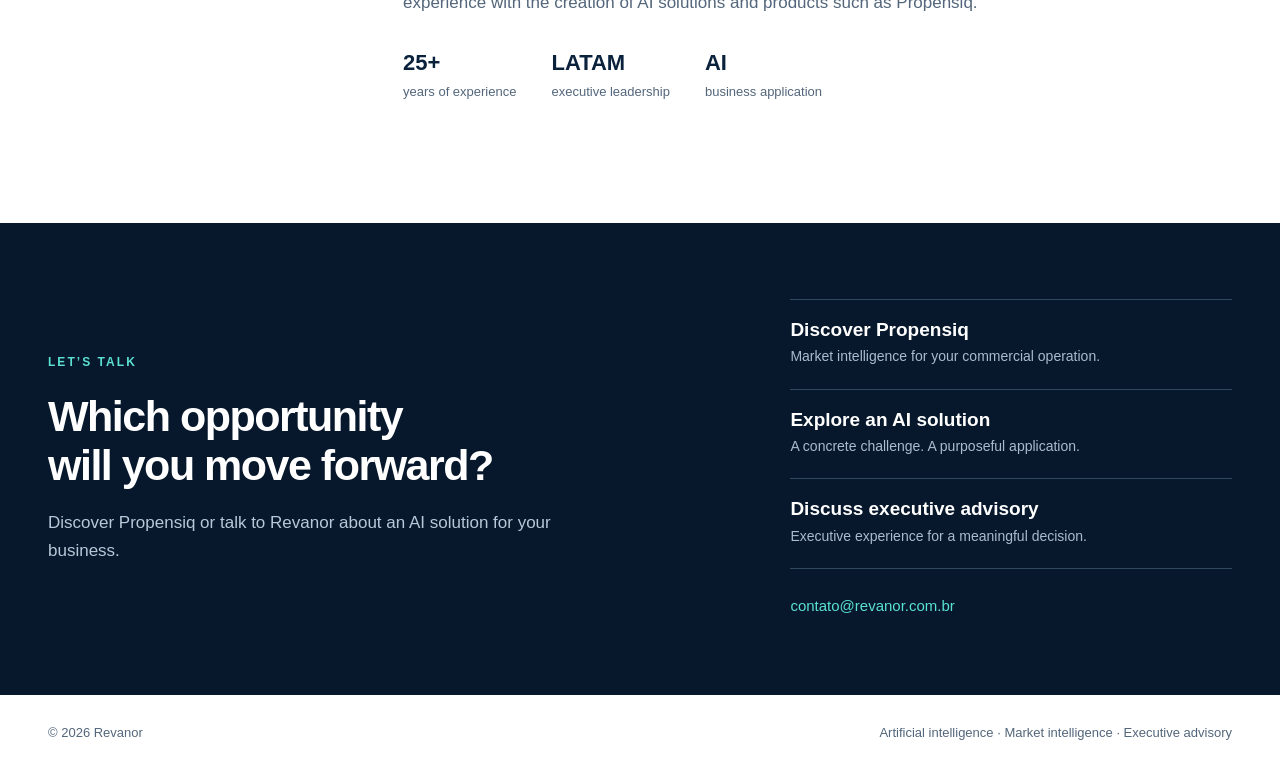
==== commit 42400b1b: "Add files via upload" ====
--- a/en/index.html
+++ b/en/index.html
@@ -1,280 +1,8 @@
-<!DOCTYPE html>
-<html lang="en">
-<head>
-  <meta charset="utf-8">
-  <meta name="viewport" content="width=device-width, initial-scale=1">
-  <title>Revanor | Executive Advisory and Applied AI for Business</title>
-  <meta name="description" content="Revanor offers Executive Advisory for critical decisions and Applied AI consulting to turn opportunities into practical business solutions.">
-  <meta name="theme-color" content="#06101f">
-
-  <link rel="canonical" href="https://revanor.com.br/en/">
-  <link rel="alternate" hreflang="pt-BR" href="https://revanor.com.br/">
-  <link rel="alternate" hreflang="en" href="https://revanor.com.br/en/">
-  <link rel="alternate" hreflang="x-default" href="https://revanor.com.br/">
-
-  <meta property="og:type" content="website">
-  <meta property="og:site_name" content="Revanor">
-  <meta property="og:locale" content="en_US">
-  <meta property="og:locale:alternate" content="pt_BR">
-  <meta property="og:title" content="Revanor | Business consulting">
-  <meta property="og:description" content="Executive Advisory for critical decisions and Applied AI for Business to turn opportunities into practical solutions.">
-  <meta property="og:url" content="https://revanor.com.br/en/">
-  <meta property="og:image" content="https://revanor.com.br/assets/og-revanor-en.jpg">
-  <meta property="og:image:width" content="1200">
-  <meta property="og:image:height" content="630">
-  <meta property="og:image:alt" content="Revanor — Executive Advisory and Applied AI for Business">
-  <meta name="twitter:card" content="summary_large_image">
-  <meta name="twitter:title" content="Revanor | Executive Advisory and Applied AI">
-  <meta name="twitter:description" content="Executive Advisory and Applied AI for distinct business challenges.">
-  <meta name="twitter:image" content="https://revanor.com.br/assets/og-revanor-en.jpg">
-
-  <link rel="icon" type="image/png" href="/assets/favicon.png">
-  <link rel="apple-touch-icon" href="/assets/favicon.png">
-  <link rel="stylesheet" href="/assets/styles.css?v=3.2">
-  <script>document.documentElement.classList.add("js");</script>
-  <script src="/assets/site.js?v=3.2" defer></script>
-
-  <script type="application/ld+json">
-  {
-    "@context": "https://schema.org",
-    "@type": "ProfessionalService",
-    "name": "Revanor",
-    "url": "https://revanor.com.br/en/",
-    "logo": "https://revanor.com.br/assets/logo-revanor.webp",
-    "description": "Business consulting in Executive Advisory and Applied AI for Business.",
-    "email": "contato@revanor.com.br",
-    "areaServed": ["Brazil", "Latin America"],
-    "hasOfferCatalog": {
-      "@type": "OfferCatalog",
-      "name": "Revanor Products",
-      "itemListElement": [
-        {"@type": "Offer", "itemOffered": {"@type": "Service", "name": "Executive Advisory"}},
-        {"@type": "Offer", "itemOffered": {"@type": "Service", "name": "Applied AI for Business"}}
-      ]
-    },
-    "founder": {
-      "@type": "Person",
-      "name": "Alexandre Bertoli",
-      "jobTitle": "Founder"
-    }
-  }
-  </script>
-</head>
-<body>
-  <a class="skip-link" href="#content">Skip to content</a>
-
-  <header class="site-header">
-    <div class="container header-inner">
-      <a class="brand" href="#home" aria-label="Revanor — home">
-        <img src="/assets/logo-revanor.webp" width="420" height="209" alt="Revanor">
-      </a>
-
-      <div class="nav-area">
-        <nav class="nav-menu" id="main-menu" data-menu aria-label="Main navigation">
-          <a href="#advisory">Executive Advisory</a>
-          <a href="#applied-ai">Applied AI</a>
-          <a href="#method">How we work</a>
-          <a href="#revanor">Revanor</a>
-          <a class="nav-cta" href="#contact">Contact</a>
-        </nav>
-
-        <div class="language-switch" role="group" aria-label="Select language">
-          <a href="/" lang="pt-BR" hreflang="pt-BR" aria-label="Português" data-language-link>PT</a>
-          <span aria-hidden="true">|</span>
-          <a href="/en/" lang="en" hreflang="en" aria-label="English" aria-current="page">EN</a>
-        </div>
-
-        <button class="menu-toggle" type="button" aria-label="Open menu" aria-controls="main-menu" aria-expanded="false" data-menu-toggle>
-          <span class="menu-toggle-lines" aria-hidden="true"></span>
-        </button>
-      </div>
-    </div>
-  </header>
-
-  <main id="content">
-    <section class="hero-products" id="home">
-      <div class="container">
-        <div class="hero-intro">
-          <p class="eyebrow">Business consulting</p>
-          <h1>Experience to decide.<br>Intelligence to transform.</h1>
-          <p class="lead">Choose the area that best matches the nature of your organization's challenge.</p>
-        </div>
-
-        <section class="product-selector" aria-label="Revanor products">
-          <article class="product-choice product-choice-advisory">
-            <p class="product-kicker">Critical decisions</p>
-            <h2>Executive Advisory</h2>
-            <p>Access to experienced advisors who can validate strategies, reduce risk and support consequential decisions.</p>
-            <a class="product-link" href="#advisory">Explore Executive Advisory <span aria-hidden="true">→</span></a>
-          </article>
-
-          <article class="product-choice product-choice-ai">
-            <p class="product-kicker">Practical transformation</p>
-            <h2>Applied AI for Business</h2>
-            <p>Consulting to identify opportunities and turn artificial intelligence into solutions with real business value.</p>
-            <a class="product-link" href="#applied-ai">Explore Applied AI <span aria-hidden="true">→</span></a>
-          </article>
-        </section>
-      </div>
-    </section>
-
-    <section class="product-detail product-advisory" id="advisory">
-      <div class="container product-detail-grid">
-        <div class="product-copy">
-          <p class="eyebrow">Critical decisions</p>
-          <h2>Executive Advisory</h2>
-          <p class="lead">Practical experience for decisions that cannot depend on theory, trends or generic opinions alone.</p>
-          <p>Revanor understands the company context and connects leadership with advisors whose experience is relevant to the challenge. The goal is to provide independent perspective, practical comparison and greater confidence to decide.</p>
-
-          <h3>When it makes sense</h3>
-          <ul class="check-list">
-            <li>A strategic decision requires experience that is not available internally.</li>
-            <li>Leadership needs to validate a direction before committing investment.</li>
-            <li>A critical program is delayed, lacks governance or has no clear direction.</li>
-            <li>An acquisition, integration or major change requires independent judgment.</li>
-          </ul>
-
-          <a class="btn primary" href="mailto:contato@revanor.com.br?subject=Executive%20Advisory&amp;body=Hello%2C%0A%0AI%20would%20like%20to%20discuss%20Executive%20Advisory.%0A%0AThe%20challenge%20is%3A%0A%0A">Discuss Executive Advisory</a>
-        </div>
-
-        <div class="product-visual advisory-visual">
-          <img src="/assets/advisors-ai-1400.webp" width="1400" height="662" alt="Advisors in an executive working session" loading="lazy">
-          <div class="visual-caption">
-            <strong>Relevant experience, at the right moment.</strong>
-            <span>Advisors selected for their fit with the challenge.</span>
-          </div>
-        </div>
-      </div>
-
-      <div class="container topic-block">
-        <p class="eyebrow">Areas covered</p>
-        <div class="topic-grid">
-          <article class="topic-card"><h3>Strategy and transformation</h3><p>Direction, priorities, roadmaps and recovery of critical programs.</p></article>
-          <article class="topic-card"><h3>Technology and digital</h3><p>Technology strategy, modernization, cloud, data and security.</p></article>
-          <article class="topic-card"><h3>Governance and performance</h3><p>Metrics, portfolio management, efficiency and execution discipline.</p></article>
-          <article class="topic-card"><h3>Operations</h3><p>Critical processes, productivity, risk and operational performance.</p></article>
-          <article class="topic-card"><h3>M&amp;A and integration</h3><p>Due diligence, risk assessment and post-acquisition integration.</p></article>
-          <article class="topic-card"><h3>Cybersecurity</h3><p>Risk, resilience, governance and business protection decisions.</p></article>
-        </div>
-      </div>
-    </section>
-
-    <section class="product-detail product-ai" id="applied-ai">
-      <div class="container product-detail-grid product-detail-grid-reverse">
-        <div class="product-copy">
-          <p class="eyebrow">Practical transformation</p>
-          <h2>Applied AI for Business</h2>
-          <p class="lead">Artificial intelligence starts with the business problem — not with the choice of a tool.</p>
-          <p>Revanor helps companies identify opportunities, select viable use cases and implement AI solutions with clear objectives, security, governance and adoption.</p>
-
-          <h3>When it makes sense</h3>
-          <ul class="check-list">
-            <li>The company wants to use AI but does not yet know where to start.</li>
-            <li>There are many ideas but no criteria to prioritize them.</li>
-            <li>A use case needs to move from presentation to pilot.</li>
-            <li>The organization needs governance and responsible-use practices.</li>
-          </ul>
-
-          <a class="btn primary" href="mailto:contato@revanor.com.br?subject=Applied%20AI%20for%20Business&amp;body=Hello%2C%0A%0AI%20would%20like%20to%20discuss%20Applied%20AI%20for%20Business.%0A%0AThe%20challenge%20is%3A%0A%0A">Discuss Applied AI</a>
-        </div>
-
-        <div class="product-visual ai-visual" role="img" aria-label="Applied AI journey: from business challenge to measurable value, supported by data, governance and adoption">
-          <div class="ai-flow" aria-hidden="true">
-            <div class="ai-flow-head">
-              <span>Applied AI</span>
-              <strong>From challenge to value</strong>
-            </div>
-            <div class="ai-stage ai-stage-one"><span>01</span><strong>Challenge</strong><small>Problem and goal</small></div>
-            <div class="ai-stage ai-stage-two"><span>02</span><strong>Priority</strong><small>Value and feasibility</small></div>
-            <div class="ai-stage ai-stage-three"><span>03</span><strong>Pilot</strong><small>Test and learn</small></div>
-            <div class="ai-stage ai-stage-four"><span>04</span><strong>Scale</strong><small>Integration and impact</small></div>
-            <div class="ai-foundations">
-              <span>Data</span><span>Governance</span><span>Adoption</span>
-            </div>
-            <div class="ai-outcome"><small>Outcome</small><strong>Measurable value</strong></div>
-          </div>
-        </div>
-      </div>
-
-      <div class="container topic-block">
-        <p class="eyebrow">Scope</p>
-        <div class="topic-grid">
-          <article class="topic-card"><h3>Opportunity assessment</h3><p>Mapping problems and processes where AI can create value.</p></article>
-          <article class="topic-card"><h3>Use-case prioritization</h3><p>Value, feasibility, data, risk, effort and time to impact.</p></article>
-          <article class="topic-card"><h3>Pilots and proofs of concept</h3><p>Fast validation of assumptions before larger investments.</p></article>
-          <article class="topic-card"><h3>Automation and AI agents</h3><p>Solutions integrated into the real workflow of teams.</p></article>
-          <article class="topic-card"><h3>Integration and scale</h3><p>Connection with existing processes, data and systems.</p></article>
-          <article class="topic-card"><h3>Governance and adoption</h3><p>Security, accountability, metrics and organizational change.</p></article>
-        </div>
-      </div>
-    </section>
-
-    <section class="section method" id="method">
-      <div class="container">
-        <div class="section-heading">
-          <p class="eyebrow">How we work</p>
-          <h2>Clear scope. Relevant expertise. Objective delivery.</h2>
-          <p class="lead">Each product has its own methodology, but both follow the same working discipline.</p>
-        </div>
-        <div class="steps">
-          <article class="card"><span class="step-number">01</span><h3>Understand</h3><p>Define the problem, context, constraints and expected outcome.</p></article>
-          <article class="card"><span class="step-number">02</span><h3>Structure</h3><p>Select the right format, capabilities and path forward.</p></article>
-          <article class="card"><span class="step-number">03</span><h3>Execute</h3><p>Produce applicable analysis, recommendations, pilots or solutions.</p></article>
-          <article class="card"><span class="step-number">04</span><h3>Measure</h3><p>Track the decision, adoption and business impact generated.</p></article>
-        </div>
-      </div>
-    </section>
-
-    <section class="section company" id="revanor">
-      <div class="container company-grid">
-        <div class="company-copy">
-          <p class="eyebrow">Revanor</p>
-          <h2>Independent experience. Practical application.</h2>
-          <p class="lead">Revanor is a business consulting firm for challenges that require executive perspective, structured analysis and the ability to turn decisions into action.</p>
-          <p>In Executive Advisory, it mobilizes professionals whose experience fits the context. In Applied AI, it structures opportunities and delivers solutions focused on value, governance and adoption.</p>
-        </div>
-        <aside class="founder-card" aria-label="Founder of Revanor">
-          <picture class="founder-photo">
-            <source media="(max-width: 760px)" srcset="/assets/alexandre-bertoli-720.webp">
-            <img src="/assets/alexandre-bertoli-1200.webp" width="1200" height="900" alt="Alexandre Bertoli, founder of Revanor" loading="lazy">
-          </picture>
-          <div>
-            <p class="founder-label">Founder</p>
-            <h3>Alexandre Bertoli</h3>
-            <p>Technology and Transformation Executive with more than 25 years of experience in Brazil and Latin America. He founded Revanor to bring executive experience and practical application closer to real business challenges.</p>
-          </div>
-        </aside>
-        </div>
-      </div>
-    </section>
-
-    <section class="contact" id="contact">
-      <div class="container contact-box">
-        <p class="eyebrow">Contact</p>
-        <h2>Which product matches your challenge?</h2>
-        <p>Choose the subject of the conversation. Each option opens a message directed to the corresponding product.</p>
-
-        <div class="contact-product-grid">
-          <a class="contact-product" href="mailto:contato@revanor.com.br?subject=Executive%20Advisory&amp;body=Hello%2C%0A%0AI%20would%20like%20to%20discuss%20Executive%20Advisory.%0A%0AThe%20challenge%20is%3A%0A%0A">
-            <strong>Executive Advisory</strong>
-            <small>Discuss a critical decision</small>
-          </a>
-          <a class="contact-product" href="mailto:contato@revanor.com.br?subject=Applied%20AI%20for%20Business&amp;body=Hello%2C%0A%0AI%20would%20like%20to%20discuss%20Applied%20AI%20for%20Business.%0A%0AThe%20challenge%20is%3A%0A%0A">
-            <strong>Applied AI for Business</strong>
-            <small>Discuss an AI opportunity</small>
-          </a>
-        </div>
-
-        <a class="contact-email" href="mailto:contato@revanor.com.br">contato@revanor.com.br</a>
-      </div>
-    </section>
-  </main>
-
-  <footer>
-    <div class="container footer-content">
-      <span>© <span data-year>2026</span> Revanor</span>
-      <span>Executive Advisory | Applied AI for Business</span>
-    </div>
-  </footer>
-</body>
-</html>
+<!doctype html>
+<html lang="en"><head><meta charset="utf-8"><meta name="viewport" content="width=device-width,initial-scale=1"><title>Revanor | Artificial intelligence and market intelligence</title><meta name="description" content="Applied AI and B2B market intelligence with Propensiq. Revanor connects technology, opportunities and executive experience."><meta name="theme-color" content="#07182c"><link rel="icon" type="image/png" href="/assets/favicon.png"><link rel="stylesheet" href="/styles.css"><script defer src="/site.js"></script></head>
+<body><a class="skip" href="#conteudo">Skip to content</a><header class="header"><div class="wrap nav-row"><a class="brand" href="#inicio" aria-label="Revanor"><img src="/assets/logo-revanor.webp" alt="Revanor" width="132" height="66"></a><button class="menu" aria-controls="main-nav" aria-expanded="false">Menu</button><nav class="nav" id="main-nav" aria-label="Main navigation"><a href="#propensiq">Propensiq</a><a href="#ia">Applied AI</a><a href="#revanor">About Revanor</a><a class="nav-contact" href="#contato">Let’s talk</a></nav><div class="languages" aria-label="Language"><a href="/" lang="pt-BR">PT</a><span aria-hidden="true">/</span><a href="/en/" lang="en" aria-current="page">EN</a></div></div></header>
+<main id="conteudo"><section class="hero" id="inicio"><div class="wrap hero-inner"><div><p class="eyebrow">Artificial intelligence · Market intelligence</p><h1>Intelligence to see further.<br><span>AI to go beyond.</span></h1><p class="lead">Revanor turns data and technology into intelligence that helps businesses grow, decide and operate better. With Propensiq, new market opportunities come into focus.</p><div class="actions"><a class="button teal" href="#propensiq">Discover Propensiq</a><a class="button outline" href="#contato">Discuss your project</a></div></div><aside class="hero-product"><p class="micro">A Revanor product</p><div class="wordmark">Propens<span>iq</span></div><h2>Your next market starts with intelligence.</h2><p>A fresh perspective on where opportunities lie for your business.</p><span class="product-tag">Market intelligence for B2B businesses</span></aside></div></section><div class="ticker"><div class="wrap ticker-inner"><span>Market intelligence</span><span>Applied AI for business</span><span>Executive experience</span></div></div>
+<section class="section" id="propensiq"><div class="wrap propensiq-grid"><div><p class="eyebrow">Propensiq · Market intelligence</p><h2>There’s a whole market<br>beyond your radar.</h2><p>Propensiq reveals opportunities across the Brazilian business landscape and turns information into commercial priorities. Your team gains the insight to explore new markets and direct prospecting with greater intelligence.</p><p>From discovery to outreach, more context to recognize relevant opportunities and hold purposeful business conversations.</p><div class="actions"><a class="button primary" href="mailto:contato@revanor.com.br?subject=Propensiq%20presentation">Request a presentation</a><a class="button light-outline" href="https://www.propensiq.com.br" target="_blank" rel="noopener noreferrer">Visit the Propensiq website</a></div><p class="product-note">www.propensiq.com.br · Website coming soon</p></div><div class="market-panel"><p class="panel-label">More insight. Clearer direction.</p><h3>Opportunities that deserve your team’s attention.</h3><div class="market-item"><span class="number">01</span><div><h4>Broaden your horizons</h4><p>Discover companies and segments that could open new business opportunities.</p></div></div><div class="market-item"><span class="number">02</span><div><h4>Set your priorities</h4><p>Focus commercial efforts on the opportunities most relevant to your project.</p></div></div><div class="market-item"><span class="number">03</span><div><h4>Start with more context</h4><p>Turn market knowledge into better prepared commercial outreach.</p></div></div><p class="closing">Propensiq is a product developed by Revanor.</p></div></div></section>
+<section class="section pale" id="ia"><div class="wrap"><div class="heading-row"><div><p class="eyebrow">Applied AI for business</p><h2>Artificial intelligence<br>creates value through action.</h2></div><p>We design solutions for concrete challenges: improving productivity, expanding analytical capacity and helping teams move faster.</p></div><div class="service-grid"><article class="service"><span class="index">01</span><h3>Commercial intelligence</h3><p>Research, analysis and information organization to discover opportunities and prepare commercial decisions.</p><p class="scope">Markets · Prospecting · Information</p></article><article class="service"><span class="index">02</span><h3>Automation and AI agents</h3><p>Workflows that reduce repetitive tasks and connect information, tools and teams to everyday work.</p><p class="scope">Processes · Integrations · Productivity</p></article><article class="service"><span class="index">03</span><h3>Decisions and knowledge</h3><p>Solutions that make company knowledge more accessible and support analysis with business context.</p><p class="scope">Knowledge · Analysis · Decisions</p></article></div><div class="workline"><div><span>01</span>Understand the challenge</div><div><span>02</span>Define the opportunity</div><div><span>03</span>Build the solution</div><div><span>04</span>Track the outcome</div></div></div></section>
+<section class="section" id="revanor"><div class="wrap"><div class="advisory"><div><p class="eyebrow">Executive advisory</p><h2>Executive experience<br>to give technology direction.</h2><p>AI opens up possibilities. Experience helps determine where to invest, how to execute and what to measure. Revanor brings business perspective and transformation experience to decisions that move companies forward.</p><a class="link" href="mailto:contato@revanor.com.br?subject=Executive%20Advisory">Discuss your challenge</a></div><ul class="advisory-list"><li>Strategy and transformation<span>Priorities, investments and paths forward.</span></li><li>Technology, data and security<span>Decisions that connect technology capabilities with business needs.</span></li><li>Governance and execution<span>Clear responsibilities, progress tracking and delivery.</span></li></ul></div><div class="about"><img class="portrait" src="/assets/alexandre-bertoli.webp" alt="Alexandre Bertoli, founder of Revanor" width="300" height="300" loading="lazy"><div><p class="eyebrow">About Revanor · Founder</p><h3>Alexandre Bertoli</h3><p>Alexandre Bertoli brings more than 25 years of leadership in technology and transformation across Brazil and Latin America. He founded Revanor to connect that experience with the creation of AI solutions and products such as Propensiq.</p><div class="credentials"><div><strong>25+</strong><span>years of experience</span></div><div><strong>LATAM</strong><span>executive leadership</span></div><div><strong>AI</strong><span>business application</span></div></div></div></div></div></section>
+<section class="contact" id="contato"><div class="wrap contact-inner"><div><p class="eyebrow">Let’s talk</p><h2>Which opportunity<br>will you move forward?</h2><p>Discover Propensiq or talk to Revanor about an AI solution for your business.</p></div><div><div class="contact-options"><a href="mailto:contato@revanor.com.br?subject=Propensiq%20presentation"><strong>Discover Propensiq</strong><span>Market intelligence for your commercial operation.</span></a><a href="mailto:contato@revanor.com.br?subject=Applied%20AI%20project"><strong>Explore an AI solution</strong><span>A concrete challenge. A purposeful application.</span></a><a href="mailto:contato@revanor.com.br?subject=Executive%20Advisory"><strong>Discuss executive advisory</strong><span>Executive experience for a meaningful decision.</span></a></div><a class="email" href="mailto:contato@revanor.com.br">contato@revanor.com.br</a></div></div></section></main><footer class="footer"><div class="wrap"><span>© 2026 Revanor</span><span>Artificial intelligence · Market intelligence · Executive advisory</span></div></footer></body></html>
--- a/styles.css
+++ b/styles.css
@@ -0,0 +1 @@
+:root{--ink:#0b223d;--muted:#53667b;--blue:#215bdb;--teal:#16b9ad;--deep:#07182c;--line:#dce5ec;--white:#fff;--paper:#f4f7fa;--radius:14px}*{box-sizing:border-box}html{scroll-behavior:smooth;scroll-padding-top:108px}body{margin:0;color:var(--ink);background:white;font-family:Arial,Helvetica,sans-serif;font-size:17px;line-height:1.65}a{color:inherit;text-decoration:none}button{font:inherit}img{display:block;max-width:100%}.wrap{width:min(1200px,calc(100% - 96px));margin:auto}.skip{position:absolute;top:-100px;background:white;padding:12px;z-index:99}.skip:focus{top:0}:focus-visible{outline:3px solid var(--teal);outline-offset:5px}.header{position:sticky;top:0;z-index:30;background:rgba(255,255,255,.97);border-bottom:1px solid var(--line)}.nav-row{height:94px;display:flex;align-items:center;gap:30px}.brand{flex-shrink:0}.brand img{width:132px;height:auto}.nav{margin-left:auto;display:flex;align-items:center;gap:28px;font-size:14px;font-weight:700}.nav a:hover{color:var(--blue)}.nav .nav-contact{background:var(--ink);color:white;padding:11px 19px;border-radius:6px}.languages{display:flex;gap:10px;align-items:center;font-size:13px;font-weight:700}.languages a{color:var(--muted)}.languages a[aria-current=page]{color:var(--ink);text-decoration:underline;text-underline-offset:6px}.menu{display:none;background:none;border:1px solid var(--line);border-radius:6px;padding:7px 13px}.hero{background:var(--deep);color:white;position:relative;overflow:hidden}.hero:before{content:'';position:absolute;inset:0;pointer-events:none;background:radial-gradient(ellipse at 92% 20%,rgba(18,125,147,.22),transparent 56%),linear-gradient(110deg,transparent 65%,rgba(25,56,90,.22))}.hero-inner{position:relative;display:grid;grid-template-columns:1.3fr .7fr;gap:64px;padding:87px 0 79px;align-items:center}.eyebrow{text-transform:uppercase;letter-spacing:.17em;font-size:12px;line-height:1.6;font-weight:700;margin:0 0 23px;color:var(--blue)}.hero .eyebrow,.dark .eyebrow{color:#5ce1d2}.hero h1{font-size:clamp(44px,4.4vw,65px);line-height:1.08;letter-spacing:-.045em;font-weight:600;margin:0 0 29px;max-width:700px}.hero h1 span{color:#57dacd}.hero .lead{color:#c3d1df;max-width:590px;font-size:18px;line-height:1.7}.actions{display:flex;gap:14px;flex-wrap:wrap;margin-top:33px}.button{display:inline-flex;align-items:center;justify-content:center;min-height:51px;padding:12px 23px;font-size:15px;font-weight:700;border-radius:7px;transition:background .2s,transform .2s}.button:hover{transform:translateY(-2px)}.button.primary{background:var(--blue);color:white}.button.primary:hover{background:#1648b6}.button.teal{background:#54dfcf;color:#062930}.button.teal:hover{background:#87ecdf}.button.outline{border:1px solid #6e8094;color:white}.button.light-outline{border:1px solid var(--line)}.hero-product{border-top:1px solid #426172;border-bottom:1px solid #426172;padding:31px 0}.hero-product .micro{font-size:12px;text-transform:uppercase;letter-spacing:.16em;color:#9baebe;margin:0 0 20px}.wordmark{font-size:49px;font-weight:700;letter-spacing:-.055em;line-height:1.2}.wordmark span{color:#52dbcd}.hero-product h2{font-size:23px;line-height:1.35;font-weight:500;margin:22px 0}.hero-product p{font-size:16px;color:#b7cbd9;margin:0}.hero-product .product-tag{display:inline-block;color:#57dacd;font-size:13px;margin-top:27px;padding-top:16px;border-top:1px solid #294457;width:100%}.ticker{background:#f0f5f8;border-bottom:1px solid var(--line)}.ticker-inner{display:flex;justify-content:space-between;gap:24px;padding:23px 0;font-size:13px;text-transform:uppercase;letter-spacing:.1em;font-weight:700}.ticker span:last-child{color:#168b83}.section{padding:103px 0}.section h2{font-size:clamp(35px,3.4vw,48px);line-height:1.14;letter-spacing:-.035em;font-weight:600;margin:0 0 25px}.section p{color:var(--muted)}.section-intro{max-width:700px;margin-bottom:46px}.propensiq-grid{display:grid;grid-template-columns:1fr 1fr;gap:77px;align-items:start}.product-note{font-size:13px;color:var(--muted);margin:12px 0 0}.product-note a{text-decoration:underline;text-underline-offset:3px}.market-panel{border-radius:var(--radius);background:var(--deep);color:white;padding:36px;box-shadow:0 20px 45px #0a233015}.market-panel .panel-label{font-size:12px;color:#53dece;letter-spacing:.14em;text-transform:uppercase;margin:0 0 24px}.market-panel h3{font-size:29px;line-height:1.25;letter-spacing:-.02em;margin:0 0 27px}.market-item{display:grid;grid-template-columns:32px 1fr;gap:16px;padding:24px 0;border-top:1px solid #2a4057}.market-item .number{font-size:13px;color:#5adecf;padding-top:2px}.market-item h4{font-size:18px;margin:0 0 5px}.market-item p{font-size:15px;line-height:1.6;color:#b9ccda;margin:0}.market-panel .closing{font-size:13px;margin:19px 0 0;color:#60e0d1}.pale{background:var(--paper)}.heading-row{display:flex;justify-content:space-between;gap:50px;align-items:end;margin-bottom:42px}.heading-row>div{max-width:700px}.heading-row p:last-child{max-width:430px;margin-bottom:5px}.service-grid{display:grid;grid-template-columns:repeat(3,1fr);gap:23px}.service{background:white;border:1px solid var(--line);border-radius:11px;padding:31px}.service .index{font-size:13px;font-weight:700;color:#148a81;display:block;margin-bottom:35px}.service h3{font-size:24px;letter-spacing:-.02em;line-height:1.25;margin:0 0 18px}.service p{font-size:16px;margin:0 0 23px}.service .scope{border-top:1px solid var(--line);padding-top:20px;margin:0;color:var(--ink);font-size:14px;font-weight:700}.workline{margin-top:36px;display:flex;gap:20px;border-top:1px solid var(--line);padding-top:26px;justify-content:space-between;font-size:15px;font-weight:700}.workline span{color:#148a81;font-size:12px;margin-right:9px}.advisory{display:grid;grid-template-columns:1fr 1fr;gap:77px;align-items:center}.advisory h2{max-width:540px}.advisory-list{list-style:none;margin:0;padding:0;border-top:1px solid var(--line)}.advisory-list li{padding:21px 0;border-bottom:1px solid var(--line);font-weight:600;font-size:19px}.advisory-list span{display:block;color:var(--muted);font-size:15px;font-weight:400;margin-top:4px}.link{color:var(--blue);font-size:15px;font-weight:700;display:inline-block;margin-top:15px;text-decoration:underline;text-underline-offset:5px}.about{border-top:1px solid var(--line);padding-top:62px;margin-top:75px;display:grid;grid-template-columns:300px 1fr;gap:55px;align-items:center}.portrait{aspect-ratio:1/1;width:300px;object-fit:cover;object-position:50% 30%;border-radius:10px}.about h3{font-size:29px;margin:0 0 14px;letter-spacing:-.02em}.about .eyebrow{margin-bottom:12px}.about p{max-width:680px;margin-bottom:0}.credentials{display:flex;gap:35px;flex-wrap:wrap;margin-top:27px}.credentials strong{font-size:22px;color:var(--ink)}.credentials span{display:block;font-size:13px;color:var(--muted)}.contact{background:var(--deep);color:white}.contact-inner{display:grid;grid-template-columns:1.2fr .8fr;gap:80px;align-items:center;padding:76px 0}.contact h2{font-size:43px;line-height:1.15;letter-spacing:-.035em;margin:0 0 18px}.contact p{color:#b6c9d8;margin:0;max-width:560px}.contact .eyebrow{color:#5ae1d0;margin-bottom:20px}.contact-options{border-top:1px solid #30485e}.contact-options a{display:block;padding:18px 0;border-bottom:1px solid #30485e}.contact-options a:hover strong{color:#5ae1d0}.contact-options strong{display:block;font-size:19px;line-height:1.3}.contact-options span{font-size:14px;color:#a9bccd}.email{display:block;margin-top:25px;color:#5ae1d0;font-size:15px}.footer{padding:27px 0}.footer .wrap{display:flex;justify-content:space-between;gap:22px;color:var(--muted);font-size:13px}.footer a:hover{text-decoration:underline}@media(min-width:1550px){.hero-inner{padding:105px 0}}@media(max-width:1050px){.wrap{width:calc(100% - 60px)}.nav{gap:17px}.hero-inner{gap:35px;grid-template-columns:1.3fr .7fr}.wordmark{font-size:39px}.propensiq-grid,.advisory{gap:45px}.service{padding:25px}.ticker-inner{font-size:11px;letter-spacing:.07em}.hero h1{font-size:54px}}@media(max-width:800px){.wrap{width:calc(100% - 40px)}.nav-row{height:78px;gap:18px}.brand img{width:109px}.menu{display:block;margin-left:auto;font-size:14px}.nav{display:none;position:absolute;top:78px;left:0;right:0;background:white;margin:0;padding:20px;box-shadow:0 15px 25px #0b223d15;flex-direction:column;align-items:stretch;gap:20px}.nav.open{display:flex}.languages{font-size:12px}.hero-inner{grid-template-columns:1fr;padding:55px 0;gap:40px}.hero h1{font-size:clamp(39px,7vw,57px);max-width:620px}.hero .lead{font-size:17px}.hero-product{padding:25px 0}.hero-product .wordmark{font-size:40px}.hero-product h2{margin:14px 0}.hero-product .product-tag{margin-top:19px}.ticker-inner{flex-wrap:wrap;justify-content:start;gap:9px 23px;padding:18px 0}.section{padding:68px 0}.propensiq-grid,.advisory,.contact-inner{grid-template-columns:1fr;gap:38px}.section h2{font-size:36px}.market-panel{padding:28px}.heading-row{display:block}.service-grid{grid-template-columns:1fr}.service .index{margin-bottom:18px}.workline{display:grid;grid-template-columns:1fr 1fr;gap:18px}.about{grid-template-columns:200px 1fr;gap:28px;margin-top:53px;padding-top:44px}.portrait{width:200px}.credentials{gap:23px}.contact-inner{padding:60px 0}.contact h2{font-size:36px}.footer .wrap{flex-direction:column;gap:7px}.eyebrow{font-size:12px}}@media(max-width:520px){.about{grid-template-columns:1fr}.portrait{width:100%;max-width:330px;aspect-ratio:1.15}.credentials{gap:25px}.actions{flex-direction:column;align-items:stretch}.button{font-size:14px}.section h2{font-size:34px}.hero h1{font-size:42px}.nav-row{gap:13px}.market-panel h3{font-size:27px}.workline{font-size:14px}}@media(prefers-reduced-motion:reduce){html{scroll-behavior:auto}.button{transition:none}}
